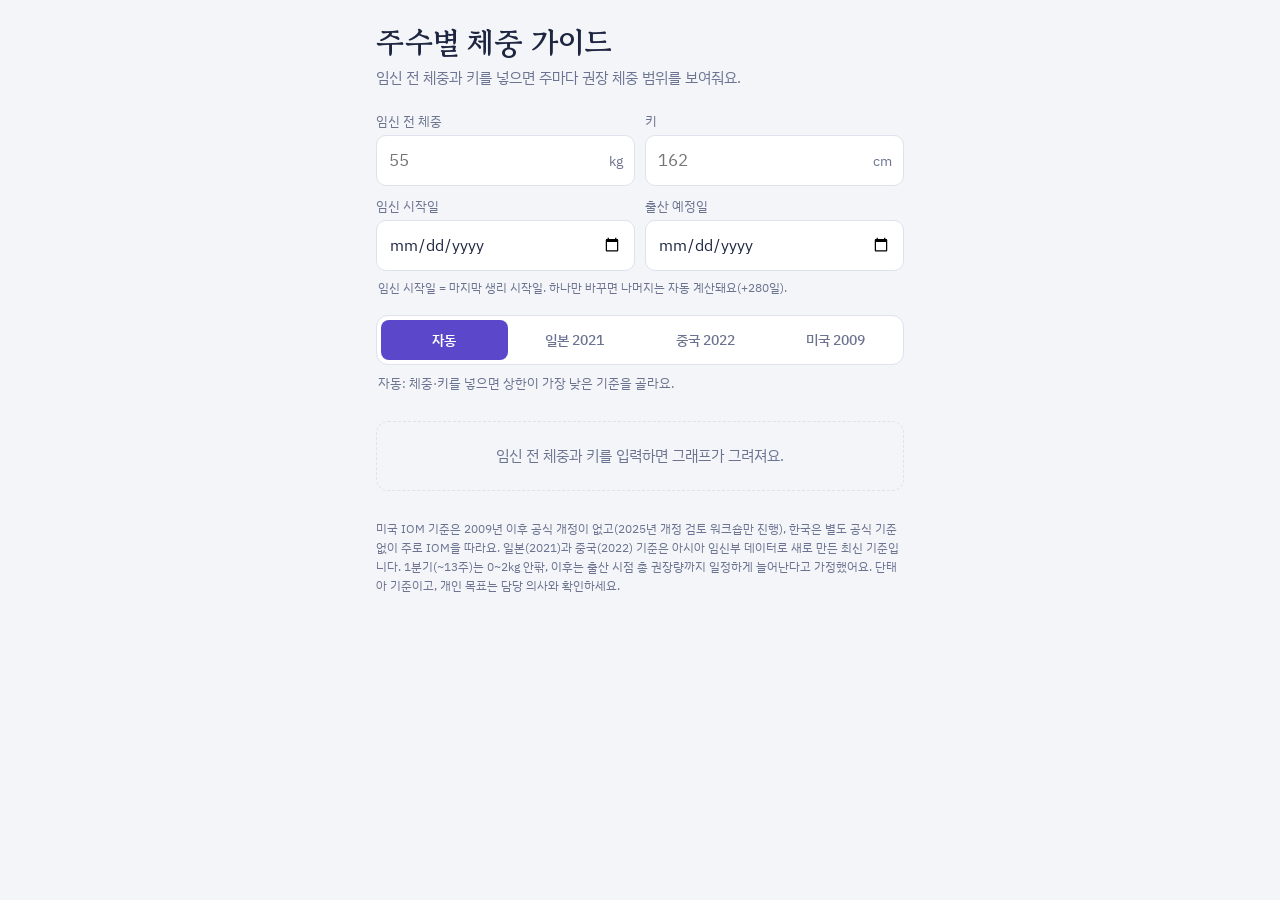
==== baekdo-weight/index.html @ 0a1067d5 "Add 주수별 체중 가이드 PWA (baekdo-weight)" ====
<!doctype html>
<html lang="ko">
<head>
<meta charset="utf-8">
<meta name="viewport" content="width=device-width,initial-scale=1,viewport-fit=cover">
<title>주수별 체중 가이드</title>
<meta name="theme-color" content="#F3F5F8" media="(prefers-color-scheme: light)">
<meta name="theme-color" content="#13162A" media="(prefers-color-scheme: dark)">
<meta name="mobile-web-app-capable" content="yes">
<meta name="apple-mobile-web-app-capable" content="yes">
<meta name="apple-mobile-web-app-title" content="체중 가이드">
<link rel="manifest" href="manifest.webmanifest">
<link rel="icon" type="image/png" sizes="192x192" href="icons/icon-192.png">
<link rel="apple-touch-icon" href="icons/icon-180.png">
<link rel="preconnect" href="https://fonts.googleapis.com">
<link rel="preconnect" href="https://fonts.gstatic.com" crossorigin="">
<link href="https://fonts.googleapis.com/css2?family=Gowun+Batang:wght@700&amp;family=IBM+Plex+Sans+KR:wght@400;500;600&amp;display=swap" rel="stylesheet">
<style>
:root{
  --bg:#F3F5F8; --surface:#FFFFFF; --ink:#1D2540; --muted:#6B7390; --line:#DDE2EC; --tint:#F6F4FD;
  --band:#D9D3F5; --accent:#5A47C9; --rose:#D9466F; --ok:#2F8F6B; --warn:#C46A17;
  box-sizing:border-box;
  padding-top:env(safe-area-inset-top,0px);
  padding-bottom:env(safe-area-inset-bottom,0px);
}
@media (prefers-color-scheme: dark){
  :root:not([data-theme="light"]){
    --bg:#13162A; --surface:#1C2038; --ink:#E8EAF4; --muted:#9AA1BD; --line:#2E3452; --tint:#222747;
    --band:#3A3470; --accent:#A497FF; --rose:#FF7A9C; --ok:#5CCB9E; --warn:#F0A55A;
  }
}
:root[data-theme="dark"]{
  --bg:#13162A; --surface:#1C2038; --ink:#E8EAF4; --muted:#9AA1BD; --line:#2E3452; --tint:#222747;
  --band:#3A3470; --accent:#A497FF; --rose:#FF7A9C; --ok:#5CCB9E; --warn:#F0A55A;
}
html{scroll-padding-top:env(safe-area-inset-top,0px)}
*,*::before,*::after{box-sizing:border-box}
body{
  margin:0; background:var(--bg); color:var(--ink);
  font-family:"IBM Plex Sans KR",-apple-system,"Apple SD Gothic Neo","Malgun Gothic",sans-serif;
  font-size:15px; line-height:1.55; -webkit-font-smoothing:antialiased;
}
main{max-width:560px; margin:0 auto; padding:24px 16px 40px}
h1{font-family:"Gowun Batang",Georgia,serif; font-size:30px; line-height:1.2; margin:0 0 6px; letter-spacing:-0.5px}
.lede{color:var(--muted); margin:0 0 22px}
h2{font-size:16px; font-weight:600; margin:0 0 10px}

.inputs{display:grid; grid-template-columns:1fr 1fr; gap:10px}
.inputs > div{min-width:0}
.inputs .datehint{grid-column:1 / -1; font-size:12px; color:var(--muted); margin:-2px 2px 0}
input[type=date]{font-size:16px}
label{display:block; font-size:13px; color:var(--muted); margin-bottom:4px}
.field{position:relative}
input{
  width:100%; font:inherit; font-size:17px; color:var(--ink); background:var(--surface);
  border:1px solid var(--line); border-radius:10px; padding:11px 40px 11px 12px; -webkit-appearance:none; appearance:none;
}
input[type=date]{padding-right:12px; min-height:48px}
input:focus-visible,button:focus-visible{outline:2px solid var(--accent); outline-offset:2px}
.unit{position:absolute; right:12px; top:50%; transform:translateY(-50%); color:var(--muted); font-size:14px; pointer-events:none}

.std{display:grid; grid-template-columns:repeat(4,1fr); gap:4px; margin-top:18px; padding:4px; background:var(--surface); border:1px solid var(--line); border-radius:12px}
.std button{background:transparent; color:var(--muted); min-height:40px; padding:8px 4px; font-size:14px; font-weight:500; border-radius:8px; transition:background-color .2s, color .2s}
.std button[aria-checked="true"]{background:var(--accent); color:#fff; font-weight:600}
.stdnote{font-size:13px; color:var(--muted); margin:8px 2px 0}
.empty{margin:28px 0; padding:22px; border:1px dashed var(--line); border-radius:12px; color:var(--muted); text-align:center}

.summary{display:grid; grid-template-columns:repeat(3,1fr); gap:1px; background:var(--line); border:1px solid var(--line); border-radius:12px; overflow:hidden; margin:22px 0 14px}
.summary div{background:var(--surface); padding:10px 12px}
.summary dt{font-size:12px; color:var(--muted)}
.summary dd{margin:2px 0 0; font-weight:600; font-size:15px}

/* 그래프 카드: 높이가 고정돼 주수를 움직여도 아래 그래프가 들썩이지 않음 */
.card{background:var(--surface); border:1px solid var(--line); border-radius:14px; padding:14px 12px 8px}
.readout{display:flex; align-items:center; gap:14px; height:56px; padding:0 4px}
.readout .wk{flex:none; white-space:nowrap; font-family:"Gowun Batang",Georgia,serif; font-size:44px; line-height:1; color:var(--accent); min-width:2.6ch; font-variant-numeric:tabular-nums; text-align:right}
.readout .wk small{font-size:20px; margin-left:2px}
.readout .val{flex:1; min-width:0; font-size:15px; line-height:1.35; font-variant-numeric:tabular-nums; white-space:nowrap; overflow:hidden; text-overflow:ellipsis}
.readout .val b{font-size:21px; letter-spacing:-0.3px}
.readout .val span{display:block; color:var(--muted); font-size:13px}
.status{font-size:13px; line-height:1.5; height:42px; margin:8px 4px 4px; font-variant-numeric:tabular-nums; overflow:hidden}
.status div{white-space:nowrap; overflow:hidden; text-overflow:ellipsis}
.status .none{color:var(--muted)}
.status .dot{display:inline-block; width:8px; height:8px; border-radius:50%; margin-right:6px; vertical-align:1px}

.chart{width:100%; height:auto; display:block; touch-action:pan-y; cursor:crosshair; user-select:none; -webkit-user-select:none; overflow:visible}
.chart text{font-family:inherit; fill:var(--muted); font-size:11px; font-variant-numeric:tabular-nums}
.chart .ax{font-size:10.5px}
.chart .tri{font-size:11px; font-weight:500}
.chart .lbl{font-size:11px; font-weight:600}
.legend{display:flex; flex-wrap:wrap; gap:6px 14px; font-size:12px; color:var(--muted); margin:6px 4px 2px}
.legend i{display:inline-block; vertical-align:middle; margin-right:5px}
.legend .lb{width:14px; height:10px; border-radius:2px; background:var(--band)}
.legend .lm{width:14px; height:2px; background:var(--accent)}
.legend .lr{width:8px; height:8px; border-radius:50%; background:var(--rose)}
.legend .lt{width:0; height:12px; border-left:1.5px dashed var(--rose)}

input[type=range]{padding:0; border:0; background:transparent; height:36px; accent-color:var(--accent); -webkit-appearance:auto; appearance:auto}
.sliderrow{display:flex; align-items:center; gap:10px; margin-top:6px}
.sliderrow input[type=range]{flex:1; min-width:0}
#today{flex:none; min-height:36px; padding:6px 14px; font-size:14px; background:transparent; color:var(--rose); border:1px solid var(--rose); border-radius:999px; transition:background-color .2s, color .2s}
#today[aria-pressed="true"]{background:var(--rose); color:var(--surface)}

@media (prefers-reduced-motion: no-preference){
  .chart .enter .band, .chart .enter .mid{animation:wipe .7s cubic-bezier(.2,.7,.2,1) both}
  .chart .enter .mid{animation-delay:.1s}
  .chart .enter .pt{animation:pop .35s cubic-bezier(.3,1.6,.5,1) both}
  .status div, .readout .val{animation:none}
  .fade{animation:fade .25s ease both}
  li.new{animation:slide .35s ease both}
}
@keyframes wipe{from{clip-path:inset(0 100% 0 0)} to{clip-path:inset(0 0 0 0)}}
@keyframes pop{from{transform:scale(0); opacity:0} to{transform:scale(1); opacity:1}}
@keyframes fade{from{opacity:.25} to{opacity:1}}
@keyframes slide{from{opacity:0; transform:translateY(-6px)} to{opacity:1; transform:none}}
.chart .pt{transform-box:fill-box; transform-origin:center}

.log{margin-top:28px}
.addrow{display:grid; grid-template-columns:1fr 1fr auto; gap:8px; align-items:end}
button{
  font:inherit; font-weight:600; border:0; border-radius:10px; padding:12px 16px; min-height:48px;
  background:var(--accent); color:#fff; cursor:pointer;
}
:root[data-theme="dark"] #add, :root[data-theme="dark"] .std button[aria-checked="true"]{color:#13162A}
@media (prefers-color-scheme: dark){:root:not([data-theme="light"]) #add, :root:not([data-theme="light"]) .std button[aria-checked="true"]{color:#13162A}}
ul{list-style:none; padding:0; margin:12px 0 0}
li{display:grid; grid-template-columns:66px 1fr auto; align-items:center; gap:10px; padding:10px 0; border-bottom:1px solid var(--line)}
li .w{font-weight:600; font-size:14px; line-height:1.3}
li .k b{font-size:16px}
li .k span{display:block; font-size:12px}
li .k span.rg{color:var(--muted)}
li .ok{color:var(--ok)} li .hi{color:var(--warn)} li .lo{color:var(--accent)}
.del{background:transparent; color:var(--muted); min-height:36px; padding:6px 8px; font-weight:400; font-size:13px}
.hint{color:var(--muted); font-size:13px; margin-top:8px}
.sharerow{display:grid; grid-template-columns:1fr 1fr; gap:8px; margin-top:14px}
.sharebtn{width:100%; background:#FEE500; color:#191919; padding:12px 8px}
#imgOut{display:block; width:100%; max-width:360px; margin:12px auto 0; border-radius:12px; border:1px solid var(--line)}
#shareText{width:100%; margin-top:10px; font:inherit; font-size:14px; line-height:1.5; color:var(--ink); background:var(--surface); border:1px solid var(--line); border-radius:10px; padding:10px 12px; resize:vertical}
.comp{margin-top:16px; padding:14px 16px}
.comp h2 span{font-weight:500; color:var(--muted); font-size:14px; margin-left:4px}
.stack{display:flex; height:14px; border-radius:7px; overflow:hidden; background:var(--line)}
.stack i{display:block; height:100%; width:0; transition:width .35s ease}
.c1{background:var(--rose)} .c2{background:#E9A23B} .c3{background:var(--band)} .c4{background:var(--accent)}
.crows{margin:12px 0 0; display:grid; gap:6px}
.crows div{display:flex; justify-content:space-between; gap:10px; font-size:14px}
.crows dt{color:var(--muted)} .crows dd{margin:0; font-weight:600; font-variant-numeric:tabular-nums}
.sw{display:inline-block; width:10px; height:10px; border-radius:3px; margin-right:7px; vertical-align:-1px}
.pure{margin:12px 0 0; padding:10px 12px; border-radius:10px; background:var(--tint); font-size:14px; line-height:1.5}
.pure:empty{display:none}
@media (prefers-reduced-motion: reduce){ .stack i{transition:none} }
.viewnote{font-size:13px; line-height:1.5; margin:10px 0 0; padding:10px 12px; border-radius:10px; background:var(--tint); color:var(--ink)}
li.mine .k b::after{content:' 이 기기만'; font-size:11px; font-weight:500; color:var(--muted); margin-left:4px}

details{margin-top:28px; border-top:1px solid var(--line); padding-top:14px}
summary{font-weight:600; cursor:pointer}
.tablewrap{overflow-x:auto}
table{width:100%; border-collapse:collapse; margin-top:10px; font-size:14px; font-variant-numeric:tabular-nums}
th,td{text-align:right; padding:8px 6px; border-bottom:1px solid var(--line); white-space:nowrap}
th:first-child,td:first-child{text-align:left}
th{font-weight:500; color:var(--muted); font-size:12px}
tr.cur td{color:var(--accent); font-weight:600}
.note{margin-top:28px; font-size:12px; color:var(--muted); line-height:1.6}
@media (max-width:380px){
  .readout .wk{font-size:38px}
  .readout .val b{font-size:18px}
}

.bkrow{display:grid; grid-template-columns:1fr 1fr; gap:8px; margin-top:22px}
.ghost{display:flex; align-items:center; justify-content:center; width:100%; background:transparent; color:var(--accent); border:1px solid var(--line); border-radius:10px; min-height:48px; padding:10px 8px; font-weight:600; font-size:15px; cursor:pointer; margin:0}
.filebtn input{position:absolute; width:1px; height:1px; opacity:0; pointer-events:none}
.filebtn{position:relative}
.filebtn:focus-within{outline:2px solid var(--accent); outline-offset:2px}
</style>
<style>[hidden]{display:none!important}</style>
</head>
<body>
<main>
  <h1>주수별 체중 가이드</h1>
  <p class="lede">임신 전 체중과 키를 넣으면 주마다 권장 체중 범위를 보여줘요.</p>

  <section class="inputs">
    <div>
      <label for="base">임신 전 체중</label>
      <div class="field"><input id="base" type="number" inputmode="decimal" step="0.1" min="30" max="200" placeholder="55"><span class="unit">kg</span></div>
    </div>
    <div>
      <label for="height">키</label>
      <div class="field"><input id="height" type="number" inputmode="decimal" step="0.1" min="120" max="210" placeholder="162"><span class="unit">cm</span></div>
    </div>
    <div>
      <label for="lmp">임신 시작일</label>
      <input id="lmp" type="date">
    </div>
    <div>
      <label for="due">출산 예정일</label>
      <input id="due" type="date">
    </div>
    <p class="datehint" id="dateHint">임신 시작일 = 마지막 생리 시작일. 하나만 바꾸면 나머지는 자동 계산돼요(+280일).</p>
  </section>

  <div class="std" role="radiogroup" aria-label="권장 기준">
    <button type="button" role="radio" data-std="auto">자동</button>
    <button type="button" role="radio" data-std="jp2021">일본 2021</button>
    <button type="button" role="radio" data-std="cn2022">중국 2022</button>
    <button type="button" role="radio" data-std="iom2009">미국 2009</button>
  </div>
  <p class="stdnote" id="stdNote"></p>

  <div id="empty" class="empty">임신 전 체중과 키를 입력하면 그래프가 그려져요.</div>

  <div id="main" hidden="">
    <dl class="summary">
      <div><dt>임신 전 BMI</dt><dd id="sBmi"></dd></div>
      <div><dt>총 권장 증가</dt><dd id="sTotal"></dd></div>
      <div><dt>출산 무렵 목표</dt><dd id="sRate"></dd></div>
    </dl>

    <div class="card">
      <div class="readout">
        <div class="wk" id="rWk"></div>
        <div class="val"><b id="rKg"></b><span id="rGain"></span></div>
      </div>
      <div class="status" id="rStatus"><div id="st1"></div><div id="st2"></div></div>

      <svg id="chart" class="chart" viewBox="0 0 360 250" role="img" aria-label="주수별 권장 체중 범위 그래프">
        <g id="gStatic"></g>
        <g id="gCursor"></g>
      </svg>
      <div class="legend" aria-hidden="true">
        <span><i class="lb"></i>권장 범위</span>
        <span><i class="lm"></i>중앙값</span>
        <span><i class="lr"></i>내 기록</span>
        <span><i class="lt"></i>오늘</span>
      </div>
      <div class="sliderrow">
        <input id="slider" type="range" min="0" max="40" step="1" aria-label="주수 선택">
        <button id="today" type="button" aria-pressed="false">오늘</button>
      </div>
    </div>

    <section class="card comp">
      <h2>무게 구성 <span id="cWk"></span></h2>
      <div class="stack" id="cBar" aria-hidden="true"><i class="c1"></i><i class="c2"></i><i class="c3"></i><i class="c4"></i></div>
      <dl class="crows">
        <div><dt><i class="sw c1"></i>예상 아기</dt><dd id="c1"></dd></div>
        <div><dt><i class="sw c2"></i>태반·양수</dt><dd id="c2"></dd></div>
        <div><dt><i class="sw c3"></i>자궁·유방·혈액·체액</dt><dd id="c3"></dd></div>
        <div><dt><i class="sw c4"></i>엄마 순수 증가(지방 등)</dt><dd id="c4"></dd></div>
      </dl>
      <p class="pure" id="cPure"></p>
      <p class="hint">권장 증가량 중앙값을 구성별로 나눈 값이에요. 아기는 Hadlock 평균(50백분위), 나머지는 Hytten 임신 체중 구성 연구 기준 추정치예요.</p>
    </section>

    <section class="log">
      <h2>체중 기록</h2>
      <div class="addrow">
        <div>
          <label for="lw">주.일 <span style="font-size:12px">(15.4 = 15주 4일)</span></label>
          <div class="field"><input id="lw" type="text" inputmode="decimal" placeholder="15.4"><span class="unit">주</span></div>
        </div>
        <div>
          <label for="lk">체중</label>
          <div class="field"><input id="lk" type="number" inputmode="decimal" step="0.1" min="30" max="250"><span class="unit">kg</span></div>
        </div>
        <button id="add" type="button">기록 추가</button>
      </div>
      <ul id="list"></ul>
      <p class="hint" id="logHint">기록을 추가하면 그래프에 점으로 표시돼요.</p>
      <div class="sharerow">
        <button id="share" type="button" class="sharebtn">카톡용 텍스트 요약</button>
        <button id="shareImg" type="button" class="sharebtn">요약 이미지 저장</button>
      </div>
      <div id="shareBox" hidden=""><textarea id="shareText" rows="9" readonly=""></textarea><p class="hint" id="shareHint"></p></div>
      <div id="imgBox" hidden=""><img id="imgOut" alt="체중 요약 이미지"><p class="hint" id="imgHint"></p></div>
      <div class="bkrow">
        <button id="bkOut" type="button" class="ghost">백업 파일 저장</button>
        <label class="ghost filebtn">백업 불러오기<input id="bkIn" type="file" accept="application/json,.json"></label>
      </div>
      <p class="hint" id="bkHint">기록은 이 폰에만 저장돼요. 폰을 바꾸거나 앱을 지우기 전에 백업 파일을 저장해두세요.</p>
    </section>

    <details>
      <summary>주요 주수별 표</summary>
      <div class="tablewrap"><table id="table"></table></div>
    </details>
  </div>

  <p class="note">미국 IOM 기준은 2009년 이후 공식 개정이 없고(2025년 개정 검토 워크숍만 진행), 한국은 별도 공식 기준 없이 주로 IOM을 따라요. 일본(2021)과 중국(2022) 기준은 아시아 임신부 데이터로 새로 만든 최신 기준입니다. 1분기(~13주)는 0~2kg 안팎, 이후는 출산 시점 총 권장량까지 일정하게 늘어난다고 가정했어요. 단태아 기준이고, 개인 목표는 담당 의사와 확인하세요.</p>
</main>

<script>
(function(){
  // 공유본 재게시용: 스크립트 실행 시점의 원본 페이지 내용
  var PAGE_BODY = document.body.innerHTML;
  var $ = function(id){ return document.getElementById(id); };
  var KEY = 'preg-weight-v1';
  var state = { base:'', height:'', due:'', std:'auto', logs:[] };
  var local = null, seed = null;
  try { local = JSON.parse(localStorage.getItem(KEY)); if (local) state = Object.assign(state, local); } catch(e){}
  // 로그인 없이 보는 사람도 볼 수 있게 페이지에 박아둔 최신 기록
  try { seed = JSON.parse(document.getElementById('seed').textContent); } catch(e){}
  if (seed && (!local || (seed.updatedAt || 0) > (local.updatedAt || 0))){
    ['base','height','due','std','updatedAt'].forEach(function(f){ if (seed[f] !== undefined && seed[f] !== '') state[f] = seed[f]; });
    if (Array.isArray(seed.logs)) state.logs = seed.logs.map(function(l){ return { w:+l.w, k:+l.k }; });
  }
  // 로그인 안 한 사람이 추가한 기록 (이 기기에만)
  var MINE = 'preg-weight-mine', mine = [], localMode = false;
  try { mine = JSON.parse(localStorage.getItem(MINE)) || []; } catch(e){}
  function saveMine(){ try { localStorage.setItem(MINE, JSON.stringify(mine)); } catch(e){} }
  function allLogs(){
    if (!localMode || !mine.length) return state.logs;
    return state.logs.concat(mine.map(function(l){ return { w:l.w, k:l.k, mine:true, ref:l }; })).sort(function(a,b){ return a.w-b.w; });
  }
  function saveLocal(){ try { localStorage.setItem(KEY, JSON.stringify(state)); } catch(e){} }
  function save(){ state.updatedAt = Date.now(); saveLocal(); cloudSave(); schedulePublish(); }

  function cloudSave(){} function schedulePublish(){}
  var reduce = false;
  try { reduce = window.matchMedia('(prefers-reduced-motion: reduce)').matches; } catch(e){}

  // ---- 백업 / 복원 (JSON 파일) ----
  function stamp(){ var t = new Date(); return t.getFullYear() + String(t.getMonth()+1).padStart(2,'0') + String(t.getDate()).padStart(2,'0'); }
  function downloadBlob(blob, name){
    var a = document.createElement('a'), u = URL.createObjectURL(blob);
    a.href = u; a.download = name; document.body.appendChild(a); a.click();
    setTimeout(function(){ URL.revokeObjectURL(u); a.remove(); }, 1500);
  }
  function setBk(t){ $('bkHint').textContent = t; }
  function exportBackup(){
    var data = { app:'baekdo-weight', version:1, exportedAt:new Date().toISOString(),
      base:state.base||'', height:state.height||'', due:state.due||'', std:state.std||'auto',
      logs:state.logs.map(function(l){ return { w:l.w, k:l.k }; }) };
    var blob = new Blob([JSON.stringify(data, null, 2)], { type:'application/json' });
    var name = '체중기록_백업_' + stamp() + '.json';
    var file = null; try { file = new File([blob], name, { type:'application/json' }); } catch(e){}
    if (file && navigator.canShare && navigator.canShare({ files:[file] })){
      navigator.share({ files:[file] }).then(function(){ setBk('백업 파일을 공유했어요.'); },
        function(e){ if (!e || e.name !== 'AbortError'){ downloadBlob(blob, name); setBk('다운로드 폴더에 저장했어요.'); } });
    } else { downloadBlob(blob, name); setBk('다운로드 폴더에 저장했어요.'); }
  }
  function importBackup(file){
    var fr = new FileReader();
    fr.onload = function(){
      var d; try { d = JSON.parse(fr.result); } catch(e){ setBk('백업 파일을 읽을 수 없어요.'); return; }
      if (!d || !Array.isArray(d.logs)){ setBk('이 앱의 백업 파일이 아니에요.'); return; }
      var logs = d.logs.map(function(l){ return { w:+l.w, k:+l.k }; })
        .filter(function(l){ return l.w >= 0 && l.w <= 42 && l.k > 20 && l.k < 300; })
        .sort(function(a,b){ return a.w-b.w; });
      if (!confirm('지금 기록을 백업 파일 내용(기록 ' + logs.length + '개)으로 바꿀까요?')) return;
      ['base','height','due','std'].forEach(function(f){ if (d[f] !== undefined) state[f] = String(d[f]); });
      state.logs = logs; save();
      $('base').value = state.base; $('height').value = state.height; $('due').value = state.due;
      staticKey = ''; listKey = ''; selW = null; $('lw').value = '';
      render(); setBk('복원했어요. 기록 ' + logs.length + '개');
    };
    fr.readAsText(file);
  }

  var STDS = {
    jp2021: { cuts:[18.5,25,30], names:['저체중','보통','비만 1도','비만 2도+'],
      totals:[[12,15],[10,13],[7,10],[0,5]], first:[[0.5,2],[0.5,2],[0.5,2],[0,2]],
      note:'일본산부인과학회 2021. 아시아인 데이터 기반 최신 기준이에요.' },
    cn2022: { cuts:[18.5,24,28], names:['저체중','정상','과체중','비만'],
      totals:[[11,16],[8,14],[7,11],[5,9]], first:[[0,2],[0,2],[0,2],[0,2]],
      note:'중국 국가표준 2022. BMI 24/28을 과체중/비만 기준선으로 써요.' },
    iom2009: { cuts:[18.5,25,30], names:['저체중','정상','과체중','비만'],
      totals:[[12.5,18],[11.5,16],[7,11.5],[5,9]], first:[[0.5,2],[0.5,2],[0.5,2],[0.5,2]],
      note:'미국 IOM 2009. 국내 병원·학회 자료에서 가장 많이 쓰는 기준이에요.' }
  };
  var STD_NAME = { jp2021:'일본 2021', cn2022:'중국 2022', iom2009:'미국 2009' };
  function catIn(key, bmi){
    var s = STDS[key], i = 0;
    while (i < 3 && bmi >= s.cuts[i]) i++;
    return { name:s.names[i], total:s.totals[i], first:s.first[i] };
  }
  // 자동: 내 BMI 기준으로 출산 무렵 권장 상한이 가장 낮은 기준 선택
  function autoKey(){
    var b = parseFloat(state.base), h = parseFloat(state.height);
    if (!(b > 25 && h > 100)) return 'jp2021';
    var bmi = b / Math.pow(h/100, 2);
    return Object.keys(STDS).reduce(function(best, k){
      var a = catIn(best, bmi), c = catIn(k, bmi);
      return (c.total[1] < a.total[1] || (c.total[1] === a.total[1] && c.total[0] < a.total[0])) ? k : best;
    }, 'jp2021');
  }
  function stdKey(){ return state.std === 'auto' ? autoKey() : (STDS[state.std] ? state.std : 'jp2021'); }
  function curStd(){ return STDS[stdKey()]; }
  function stdNote(){
    if (state.std !== 'auto') return curStd().note;
    var b = parseFloat(state.base), h = parseFloat(state.height);
    if (!(b > 25 && h > 100)) return '자동: 체중·키를 넣으면 상한이 가장 낮은 기준을 골라요.';
    var bmi = b / Math.pow(h/100, 2);
    return '자동: 상한이 가장 낮은 ' + STD_NAME[autoKey()] + ' 기준 적용 (출산 무렵 상한 '
      + Object.keys(STDS).map(function(k){ return STD_NAME[k].split(' ')[0] + ' +' + catIn(k, bmi).total[1]; }).join(' · ') + 'kg)';
  }
  function catOf(bmi){
    var s = curStd(), i = 0;
    while (i < 3 && bmi >= s.cuts[i]) i++;
    return { name:s.names[i], total:s.totals[i], first:s.first[i] };
  }
  function range(w, c){
    if (w <= 13) return [c.first[0]*w/13, c.first[1]*w/13];
    var t = (Math.min(w,40)-13)/27;
    return [c.first[0] + (c.total[0]-c.first[0])*t, c.first[1] + (c.total[1]-c.first[1])*t];
  }
  // 임신 체중 구성 (kg). 아기: Hadlock 50백분위, 나머지: Hytten 0/10/20/30/40주
  var FETAL = {6:0,8:0.001,9:0.002,10:0.035,11:0.045,12:0.058,13:0.073,14:0.093,15:0.117,16:0.146,17:0.181,18:0.223,19:0.273,20:0.331,21:0.399,22:0.478,23:0.568,24:0.670,25:0.785,26:0.913,27:1.055,28:1.210,29:1.379,30:1.559,31:1.751,32:1.953,33:2.162,34:2.377,35:2.595,36:2.813,37:3.028,38:3.236,39:3.435,40:3.619};
  var HY = { pla:[0,0.05,0.52,1.18,1.45], mat:[0,0.285,1.13,2.34,4.305] }; // 태반+양수, 자궁+유방+혈액+체액
  function lerpTbl(tbl, w){
    var ks = Object.keys(tbl).map(Number).sort(function(a,b){ return a-b; });
    if (w <= ks[0]) return tbl[ks[0]];
    for (var i = 1; i < ks.length; i++) if (w <= ks[i]){ var a = ks[i-1], b = ks[i]; return tbl[a] + (tbl[b]-tbl[a])*(w-a)/(b-a); }
    return tbl[ks[ks.length-1]];
  }
  function lerp5(arr, w){ var t = Math.max(0, Math.min(40, w))/10, i = Math.min(3, Math.floor(t)); return arr[i] + (arr[i+1]-arr[i])*(t-i); }
  function comp(w){ var x = Math.min(w,40); return { baby:lerpTbl(FETAL, x), pla:lerp5(HY.pla, x), mat:lerp5(HY.mat, x) }; }
  function pregKg(w){ var p = comp(w); return p.baby + p.pla + p.mat; }
  function fw(kg){ return kg < 1 ? Math.round(kg*1000) + 'g' : f1(kg) + 'kg'; }
  // 주수 표기: 15.571주 → '15주 4일'
  function wd(w){ var d = Math.round(w*7); return Math.floor(d/7) + '주 ' + (d%7) + '일'; }
  function f1(n){ return (Math.round(n*10)/10).toFixed(1); }
  function sg(n){ return (n >= 0 ? '+' : '') + f1(n); }
  function gaDays(){
    if (typeof syncLmp === 'function') syncLmp();
    if (!state.due) return null;
    var d = new Date(state.due + 'T00:00:00'), t = new Date(); t.setHours(0,0,0,0);
    if (isNaN(d)) return null;
    var ga = 280 - Math.round((d - t)/864e5);
    return (ga < 0 || ga > 294) ? null : ga;
  }

  var selW = null;
  try { var sw = sessionStorage.getItem('preg-selW'); if (sw !== null && sw !== '' && !isNaN(+sw)){ selW = +sw; } sessionStorage.removeItem('preg-selW'); } catch(e){}

  // inputs
  $('base').value = state.base; $('height').value = state.height; $('due').value = state.due || '';
  // 임신 시작일(LMP) ↔ 예정일: 예정일 = 시작일 + 280일
  function addDays(iso, n){ var d = new Date(iso + 'T00:00:00'); if (isNaN(d)) return ''; d.setDate(d.getDate() + n);
    return d.getFullYear() + '-' + String(d.getMonth()+1).padStart(2,'0') + '-' + String(d.getDate()).padStart(2,'0'); }
  function syncLmp(){ var el = $('lmp'); if (document.activeElement !== el) el.value = state.due ? addDays(state.due, -280) : ''; }
  syncLmp();
  $('lmp').addEventListener('input', function(){ if (!this.value) return; state.due = addDays(this.value, 280); $('due').value = state.due; save(); render(); });
  ['base','height','due'].forEach(function(id){
    $(id).addEventListener('input', function(){ state[id] = this.value; save(); render(); });
  });
  $('slider').addEventListener('input', function(){ selW = +this.value; render(); });
  $('today').addEventListener('click', function(){
    var ga = gaDays(); if (ga == null) return;
    selW = Math.min(40, Math.round(ga/7)); render();
  });
  document.querySelectorAll('.std button').forEach(function(b){
    b.addEventListener('click', function(){ state.std = this.dataset.std; save(); render(); });
  });

  // chart tap/drag
  var svg = $('chart'), gS = $('gStatic'), gC = $('gCursor'), dragging = false;
  var G = { W:360, H:250, pl:40, pr:14, pt:24, pb:28 };
  function weekFromEvent(e){
    var r = svg.getBoundingClientRect(), sc = r.width/G.W;
    var x = (e.clientX - r.left)/sc;
    return Math.max(0, Math.min(40, Math.round((x - G.pl)/(G.W - G.pl - G.pr)*40)));
  }
  svg.addEventListener('pointerdown', function(e){ dragging = true; selW = weekFromEvent(e); render(); });
  svg.addEventListener('pointermove', function(e){ if (dragging){ var w = weekFromEvent(e); if (w !== selW){ selW = w; render(); } } });
  window.addEventListener('pointerup', function(){ dragging = false; });

  // log
  var lastAdded = null;
  $('add').addEventListener('click', function(){
    // 입력은 주.일 표기 (15.4 = 15주 4일)
    var raw = String($('lw').value).trim(), m = raw.match(/^(\d{1,2})(?:\.(\d))?$/);
    var w = m && (+(m[2]||0) <= 6) ? +m[1] + (+(m[2]||0))/7 : NaN, k = parseFloat($('lk').value);
    if (!(w >= 0 && w <= 42) || !(k > 20 && k < 300)){
      $('logHint').textContent = '주.일(예: 15.4 = 15주 4일, 일은 0~6)과 체중을 입력하세요.'; return;
    }
    var rec = { w:w, k:k };
    if (localMode){ mine.push(rec); saveMine(); }
    else { state.logs.push(rec); state.logs.sort(function(a,b){ return a.w-b.w; }); save(); }
    lastAdded = rec; $('lk').value = ''; selW = Math.round(Math.min(w,40));
    $('logHint').textContent = '기록을 추가하면 그래프에 점으로 표시돼요.';
    render();
  });

  // 카톡 공유용 요약
  function summaryText(){
    var base = parseFloat(state.base), h = parseFloat(state.height);
    if (!(base > 25 && h > 100)) return '';
    var bmi = base / Math.pow(h/100, 2), c = catOf(bmi), ga = gaDays(), t = new Date();
    var std = STD_NAME[stdKey()] + (state.std === 'auto' ? ', 상한 최소 자동' : '');
    var L = ['[임신 체중 요약] ' + t.getFullYear() + '.' + (t.getMonth()+1) + '.' + t.getDate() + (ga != null ? ' · ' + Math.floor(ga/7) + '주 ' + (ga%7) + '일' : '')];
    L.push('임신 전 ' + f1(base) + 'kg · BMI ' + f1(bmi) + ' ' + c.name + ' (' + std + ' 기준)');
    if (ga != null && ga/7 <= 40){
      var r = range(ga/7, c);
      L.push('오늘 정상 범위 ' + f1(base+r[0]) + '~' + f1(base+r[1]) + 'kg (중앙 ' + f1(base+(r[0]+r[1])/2) + 'kg)');
    }
    var logs = allLogs();
    if (logs.length){
      var l = logs[logs.length-1], s = statusOf(l.k, l.w, base, c), lr = range(Math.min(l.w,40), c);
      L.push('최근 ' + wd(l.w) + ' ' + f1(l.k) + 'kg → ' + s.txt + ' (임신 전 ' + sg(l.k-base) + 'kg, 중앙 대비 ' + sg(l.k - base - (lr[0]+lr[1])/2) + ')');
      L.push('  └ 예상 아기 ' + fw(comp(l.w).baby) + ' · 순수 몸무게 ' + f1(l.k - pregKg(l.w)) + 'kg (' + sg(l.k - pregKg(l.w) - base) + ')');
    }
    L.push('출산 무렵 목표 ' + f1(base+c.total[0]) + '~' + f1(base+c.total[1]) + 'kg');
    if (logs.length > 1){
      L.push(''); L.push('기록');
      logs.slice(-6).forEach(function(l){ L.push('· ' + wd(l.w) + ' ' + f1(l.k) + 'kg'); });
    }
    return L.join('\n');
  }
  $('share').addEventListener('click', function(){
    var txt = summaryText(); if (!txt) return;
    var box = $('shareBox'), ta = $('shareText'), hint = $('shareHint');
    ta.value = txt; box.hidden = false;
    function fallback(){ ta.focus(); ta.select(); hint.textContent = '위 내용을 길게 눌러 복사한 뒤 카톡에 붙여넣으세요.'; }
    if (navigator.share){
      navigator.share({ text: txt }).then(function(){ hint.textContent = '공유했어요.'; }, function(e){
        if (e && e.name === 'AbortError'){ hint.textContent = ''; return; }
        copy();
      });
    } else copy();
    function copy(){
      if (navigator.clipboard && navigator.clipboard.writeText){
        navigator.clipboard.writeText(txt).then(function(){ hint.textContent = '복사했어요. 카톡 대화방에 붙여넣으세요.'; }, fallback);
      } else fallback();
    }
  });

  // ---- 요약 이미지 (1080x1350, 카톡 공유용) ----
  function makeSummaryImage(){
    var base = parseFloat(state.base), h = parseFloat(state.height);
    if (!(base > 25 && h > 100)) return null;
    var bmi = base / Math.pow(h/100, 2), c = catOf(bmi), ga = gaDays(), cw = ga == null ? null : ga/7, logs = allLogs();
    var W = 1080, H = 1350, cv = document.createElement('canvas'); cv.width = W; cv.height = H;
    var g = cv.getContext('2d');
    var C = { bg:'#F3F5F8', card:'#FFFFFF', ink:'#1D2540', muted:'#6B7390', line:'#DDE2EC', band:'#D9D3F5', accent:'#5A47C9', rose:'#D9466F', ok:'#2F8F6B', warn:'#C46A17', tint:'#F6F4FD', amber:'#E9A23B' };
    var SANS = '"IBM Plex Sans KR","Apple SD Gothic Neo","Malgun Gothic",sans-serif', SERIF = '"Gowun Batang",Georgia,serif';
    function font(sz, wt, fam){ g.font = (wt||400) + ' ' + sz + 'px ' + (fam||SANS); }
    function txt(t, x, y, col, al){ g.fillStyle = col; g.textAlign = al || 'left'; g.fillText(t, x, y); }
    function rr(x, y, w, hh, r, col){ g.beginPath(); g.moveTo(x+r, y); g.arcTo(x+w, y, x+w, y+hh, r); g.arcTo(x+w, y+hh, x, y+hh, r); g.arcTo(x, y+hh, x, y, r); g.arcTo(x, y, x+w, y, r); g.closePath(); g.fillStyle = col; g.fill(); }
    g.fillStyle = C.bg; g.fillRect(0, 0, W, H);
    var t = new Date(), stdName = STD_NAME[stdKey()];
    font(64, 700, SERIF); txt('임신 체중 요약', 72, 130, C.ink);
    font(30, 500); txt(t.getFullYear() + '.' + (t.getMonth()+1) + '.' + t.getDate() + (ga != null ? '  ·  ' + Math.floor(ga/7) + '주 ' + (ga%7) + '일' : '') + '  ·  ' + stdName + ' 기준', 72, 186, C.muted);

    // 핵심 카드
    rr(56, 228, W-112, 300, 32, C.card);
    var last = logs.length ? logs[logs.length-1] : null;
    if (last){
      var st = statusOf(last.k, last.w, base, c), col = C[st.col] || C.ok, lr = range(Math.min(last.w,40), c);
      font(28, 500); txt('최근 기록 · ' + wd(last.w), 104, 292, C.muted);
      font(96, 700, SERIF); txt(f1(last.k), 104, 400, C.ink);
      var wk = g.measureText(f1(last.k)).width; font(40, 500); txt('kg', 114 + wk, 400, C.muted);
      font(30, 600); var pw = g.measureText(st.txt).width + 48; rr(104, 428, pw, 56, 28, col); txt(st.txt, 104 + pw/2, 467, '#fff', 'center');
      font(28, 500); txt('정상 ' + f1(base+lr[0]) + '~' + f1(base+lr[1]) + 'kg · 중앙 대비 ' + sg(last.k - base - (lr[0]+lr[1])/2), 104 + pw + 20, 466, C.muted);
    } else { font(34, 500); txt('아직 기록이 없어요', 104, 360, C.muted); }
    if (cw != null && cw <= 40){
      var tr = range(cw, c);
      font(26, 500); txt('오늘 정상 범위', W-104, 292, C.muted, 'right');
      font(44, 700); txt(f1(base+tr[0]) + '~' + f1(base+tr[1]), W-104, 350, C.accent, 'right');
      font(26, 500); txt('중앙 ' + f1(base+(tr[0]+tr[1])/2) + 'kg', W-104, 392, C.muted, 'right');
    }

    // 3 타일
    var tiles = [['임신 전', f1(base) + 'kg', 'BMI ' + f1(bmi) + ' ' + c.name], ['출산 무렵 상한', f1(base + c.total[1]) + 'kg', '증가 +' + c.total[1] + 'kg 이내']];
    if (last){ var pure = last.k - pregKg(last.w); tiles.push(['순수 몸무게', f1(pure) + 'kg', '임신 전 대비 ' + sg(pure - base)]); }
    else tiles.push(['총 권장 증가', '+' + c.total[0] + '~' + c.total[1], 'kg']);
    var tw = (W - 112 - 32) / 3;
    tiles.forEach(function(tl, i){
      var x = 56 + i*(tw + 16); rr(x, 552, tw, 170, 24, C.card);
      font(26, 500); txt(tl[0], x + 32, 600, C.muted);
      font(44, 700); txt(tl[1], x + 32, 658, i === 1 ? C.rose : C.ink);
      font(24, 400); txt(tl[2], x + 32, 698, C.muted);
    });

    // 그래프
    rr(56, 746, W-112, 380, 32, C.card);
    var pl = 140, pr = 100, pt = 790, pb = 1070;
    var lo = base - 1, hi = base + c.total[1] + 1;
    logs.forEach(function(l){ lo = Math.min(lo, l.k - 1); hi = Math.max(hi, l.k + 1); });
    var step = (hi - lo) <= 12 ? 2 : (hi - lo) <= 24 ? 4 : 5; lo = Math.floor(lo/step)*step; hi = Math.ceil(hi/step)*step;
    var X = function(w){ return pl + w/40*(W-pl-pr); }, Y = function(k){ return pt + (hi-k)/(hi-lo)*(pb-pt); };
    g.fillStyle = C.tint; g.fillRect(X(13), pt, X(27)-X(13), pb-pt);
    font(22, 400);
    for (var k = lo; k <= hi; k += step){ g.strokeStyle = C.line; g.lineWidth = 1.5; g.beginPath(); g.moveTo(pl, Y(k)); g.lineTo(W-pr, Y(k)); g.stroke(); txt(String(k), pl-14, Y(k)+8, C.muted, 'right'); }
    [0,10,20,30,40].forEach(function(w){ txt(w + '주', X(w), pb + 36, C.muted, 'center'); });
    g.beginPath();
    for (var w = 0; w <= 40; w += 0.5){ var r = range(w, c); g[w ? 'lineTo' : 'moveTo'](X(w), Y(base+r[1])); }
    for (w = 40; w >= 0; w -= 0.5){ r = range(w, c); g.lineTo(X(w), Y(base+r[0])); }
    g.closePath(); g.fillStyle = C.band; g.fill();
    g.beginPath(); for (w = 0; w <= 40; w += 0.5){ r = range(w, c); g[w ? 'lineTo' : 'moveTo'](X(w), Y(base+(r[0]+r[1])/2)); }
    g.strokeStyle = C.accent; g.lineWidth = 4; g.stroke();
    var rE = range(40, c); font(24, 700); txt('상한 ' + f1(base+rE[1]), W-pr, Y(base+rE[1])-16, C.rose, 'right');
    if (cw != null && cw <= 40){ g.setLineDash([8,8]); g.strokeStyle = C.rose; g.lineWidth = 2.5; g.beginPath(); g.moveTo(X(cw), pt); g.lineTo(X(cw), pb); g.stroke(); g.setLineDash([]); font(22, 700); txt('오늘', X(cw)+8, pb-10, C.rose); }
    var pts = logs.filter(function(l){ return l.w <= 40; });
    if (pts.length > 1){ g.beginPath(); pts.forEach(function(l, i){ g[i ? 'lineTo' : 'moveTo'](X(l.w), Y(l.k)); }); g.strokeStyle = C.rose; g.lineWidth = 3; g.stroke(); }
    pts.forEach(function(l){ g.beginPath(); g.arc(X(l.w), Y(l.k), 10, 0, 7); g.fillStyle = C.rose; g.fill(); g.lineWidth = 3; g.strokeStyle = '#fff'; g.stroke(); });

    // 무게 구성 (오늘 또는 최근 기록 주수)
    var cwk = cw != null ? Math.min(cw, 40) : (last ? last.w : 20), p = comp(cwk), rc = range(cwk, c), mid = (rc[0]+rc[1])/2;
    var rest = Math.max(0, mid - p.baby - p.pla - p.mat), parts = [[p.baby, C.rose, '아기'], [p.pla, C.amber, '태반·양수'], [p.mat, C.band, '자궁·혈액 등'], [rest, C.accent, '엄마 순수']];
    var tot = parts.reduce(function(a, b){ return a + b[0]; }, 0) || 1;
    rr(56, 1150, W-112, 150, 32, C.card);
    font(26, 600); txt('무게 구성 · ' + wd(cwk) + ' 권장 중앙 +' + f1(mid) + 'kg', 96, 1198, C.ink);
    var bx = 96, bw = W - 192, x0 = bx;
    g.save(); rr(bx, 1218, bw, 22, 11, C.line); g.clip();
    parts.forEach(function(pp){ var ww = pp[0]/tot*bw; g.fillStyle = pp[1]; g.fillRect(x0, 1218, ww, 22); x0 += ww; });
    g.restore();
    font(23, 500); var lx = 96;
    parts.forEach(function(pp){ g.fillStyle = pp[1]; g.fillRect(lx, 1258, 18, 18); var s2 = pp[2] + ' ' + fw(pp[0]); txt(s2, lx + 26, 1275, C.muted); lx += 26 + g.measureText(s2).width + 26; });
    return cv;
  }
  var imgUrl = null, imgTimer = null;
  function buildImg(cb){
    var ready = (document.fonts && document.fonts.ready) ? document.fonts.ready : Promise.resolve();
    ready.then(function(){
      var cv = makeSummaryImage(); if (!cv) return;
      cv.toBlob(function(blob){
        if (!blob) return;
        if (imgUrl) URL.revokeObjectURL(imgUrl);
        imgUrl = URL.createObjectURL(blob); $('imgOut').src = imgUrl; $('imgBox').hidden = false;
        if (cb) cb(blob);
      }, 'image/png');
    });
  }
  // 기록·설정이 바뀌면 열려 있는 미리보기 이미지도 자동 갱신
  function refreshImg(){ if ($('imgBox').hidden) return; clearTimeout(imgTimer); imgTimer = setTimeout(function(){ buildImg(); }, 300); }
  $('shareImg').addEventListener('click', function(){
    var hint = $('imgHint');
    buildImg(function(blob){
        var t = new Date(), name = '임신체중요약_' + t.getFullYear() + String(t.getMonth()+1).padStart(2,'0') + String(t.getDate()).padStart(2,'0') + '.png';
        hint.textContent = '이미지를 길게 눌러 저장하거나 공유할 수도 있어요. 기록을 고치면 이 이미지도 자동으로 바뀌어요.';
        var file = null; try { file = new File([blob], name, { type:'image/png' }); } catch(e){}
        function viaDownloads(){ downloadBlob(blob, name); hint.textContent = '사진(다운로드 폴더)에 저장했어요. 카톡에서 사진으로 보내면 돼요.'; }
        if (file && navigator.canShare && navigator.canShare({ files:[file] })){
          navigator.share({ files:[file] }).then(function(){ hint.textContent = '공유했어요.'; }, function(e){ if (!e || e.name !== 'AbortError') viaDownloads(); });
        } else viaDownloads();
    });
  });

  function statusOf(k, w, base, c){
    var r = range(Math.min(w,40), c);
    if (k < base + r[0] - 0.05) return { cls:'lo', col:'accent', txt:'권장보다 적음' };
    if (k > base + r[1] + 0.05) return { cls:'hi', col:'warn', txt:'권장보다 많음' };
    return { cls:'ok', col:'ok', txt:'권장 범위' };
  }

  // ---- 그래프: 정적 레이어는 데이터가 바뀔 때만 다시 그리고, 커서는 부드럽게 이동 ----
  var ctx = null, staticKey = '', catKey = '';
  var anim = { w:null, target:0, raf:0 };

  function render(){
    if (state.std !== 'auto' && !STDS[state.std]) state.std = 'auto';
    document.querySelectorAll('.std button').forEach(function(b){ b.setAttribute('aria-checked', b.dataset.std === state.std ? 'true' : 'false'); });
    $('stdNote').textContent = stdNote();
    var base = parseFloat(state.base), h = parseFloat(state.height);
    var ok = base > 25 && base < 250 && h > 100 && h < 230;
    $('empty').hidden = ok; $('main').hidden = !ok;
    if (!ok) return;

    var bmi = base / Math.pow(h/100, 2), c = catOf(bmi);
    var ga = gaDays(), cw = ga == null ? null : ga/7;
    if (selW == null) selW = cw == null ? 20 : Math.min(40, Math.round(cw));
    $('slider').value = selW;
    $('today').hidden = (cw == null || cw > 40);
    $('today').setAttribute('aria-pressed', cw != null && selW === Math.min(40, Math.round(cw)) ? 'true' : 'false');
    if (!$('lw').value && ga != null) $('lw').value = Math.floor(Math.min(ga,294)/7) + '.' + (Math.min(ga,294)%7);

    $('sBmi').textContent = f1(bmi) + ' ' + c.name;
    $('sTotal').textContent = c.total[0] === 0 ? c.total[1] + 'kg 이하' : '+' + c.total[0] + '~' + c.total[1] + 'kg';
    $('sRate').textContent = f1(base + c.total[0]) + '~' + f1(base + c.total[1]) + 'kg';

    $('rWk').innerHTML = selW + '<small>주</small>';

    // 상태 2줄 (항상 2줄 높이 고정)
    var near = allLogs().filter(function(l){ return Math.abs(l.w - selW) < 0.5; });
    var s1 = '<span class="none">이 주수에는 기록이 없어요</span>';
    if (near.length){
      var l = near[near.length-1], s = statusOf(l.k, l.w, base, c);
      var lr = range(Math.min(l.w,40), c), md = base + (lr[0]+lr[1])/2;
      s1 = '<span class="dot" style="background:var(--rose)"></span>' + wd(l.w) + ' 기록 <b>' + f1(l.k) + 'kg</b> · <span style="color:var(--' + s.col + ')">' + s.txt + '</span> · 중앙 대비 ' + sg(l.k - md);
    }
    var s2 = '';
    if (cw != null){
      var tr = range(Math.min(cw,40), c);
      s2 = '<span class="dot" style="background:transparent;border:1.5px dashed var(--rose)"></span>오늘 ' + Math.floor(ga/7) + '주 ' + (ga%7) + '일 정상 ' + f1(base+tr[0]) + '~' + f1(base+tr[1]) + 'kg · 중앙 <b>' + f1(base+(tr[0]+tr[1])/2) + 'kg</b>';
    }
    $('st1').innerHTML = s1; $('st2').innerHTML = s2;

    drawStatic(base, c, cw);
    moveCursor(selW);
    drawComp(base, c);
    if (typeof refreshImg === 'function') refreshImg();
    drawList(base, c);
    drawTable(base, c);
  }

  function drawStatic(base, c, cw){
    var W=G.W, H=G.H, pl=G.pl, pr=G.pr, pt=G.pt, pb=G.pb;
    var lo = base - 1, hi = base + c.total[1] + 1;
    var LOGS = allLogs();
    LOGS.forEach(function(l){ lo = Math.min(lo, l.k - 1); hi = Math.max(hi, l.k + 1); });
    lo = Math.floor(lo); hi = Math.ceil(hi);
    var span = hi - lo, step = span <= 12 ? 2 : span <= 24 ? 4 : 5;
    lo = Math.floor(lo/step)*step; hi = Math.ceil(hi/step)*step;
    var x = function(w){ return pl + w/40*(W-pl-pr); };
    var y = function(k){ return pt + (hi-k)/(hi-lo)*(H-pt-pb); };
    ctx = { base:base, c:c, x:x, y:y, lo:lo, hi:hi };

    var key = JSON.stringify([base, c.total, c.first, LOGS, cw == null ? null : Math.round(cw*7), lo, hi]);
    if (key === staticKey) return;
    var ck = JSON.stringify([base, c.total, c.first]);
    var enter = ck !== catKey && !reduce;
    staticKey = key; catKey = ck;

    var o = '';
    // 2분기 배경 음영
    o += '<rect x="'+x(13)+'" y="'+pt+'" width="'+(x(27)-x(13))+'" height="'+(H-pt-pb)+'" fill="var(--tint)"/>';
    [[0,13,'1분기'],[13,27,'2분기'],[27,40,'3분기']].forEach(function(t){
      o += '<text class="tri" x="'+((x(t[0])+x(t[1]))/2)+'" y="'+(pt-8)+'" text-anchor="middle">'+t[2]+'</text>';
    });
    for (var k = lo; k <= hi; k += step){
      o += '<line x1="'+pl+'" x2="'+(W-pr)+'" y1="'+y(k)+'" y2="'+y(k)+'" stroke="var(--line)" stroke-width="0.7"/>';
      o += '<text class="ax" x="'+(pl-6)+'" y="'+(y(k)+3.5)+'" text-anchor="end">'+k+'</text>';
    }
    [0,10,20,30,40].forEach(function(w){
      o += '<text class="ax" x="'+x(w)+'" y="'+(H-pb+17)+'" text-anchor="middle">'+w+'주</text>';
    });
    var up = [], dn = [], mid = [];
    for (var w = 0; w <= 40; w += 0.5){
      var r = range(w, c);
      up.push(x(w)+','+y(base+r[1])); dn.unshift(x(w)+','+y(base+r[0])); mid.push(x(w)+','+y(base+(r[0]+r[1])/2));
    }
    o += '<g class="'+(enter?'enter':'')+'">';
    o += '<polygon class="band" points="'+up.concat(dn).join(' ')+'" fill="var(--band)" opacity="0.9"/>';
    o += '<polyline class="mid" points="'+mid.join(' ')+'" fill="none" stroke="var(--accent)" stroke-width="1.8" stroke-linejoin="round"/>';
    o += '</g>';
    // 임신 전 체중 기준선
    o += '<line x1="'+pl+'" x2="'+(W-pr)+'" y1="'+y(base)+'" y2="'+y(base)+'" stroke="var(--muted)" stroke-width="0.9" stroke-dasharray="2 3"/>';
    o += '<text x="'+(W-pr)+'" y="'+(y(base)+13)+'" text-anchor="end">임신 전 '+f1(base)+'</text>';
    // 출산 무렵 범위 라벨
    var rEnd = range(40, c);
    o += '<text class="lbl" x="'+(W-pr-2)+'" y="'+(y(base+rEnd[1])-6)+'" text-anchor="end" style="fill:var(--accent)">'+f1(base+rEnd[0])+'~'+f1(base+rEnd[1])+'</text>';

    if (cw != null && cw <= 40){
      var tr = range(cw, c);
      o += '<line x1="'+x(cw)+'" x2="'+x(cw)+'" y1="'+pt+'" y2="'+(H-pb)+'" stroke="var(--rose)" stroke-width="1.2" stroke-dasharray="3 3"/>';
      o += '<text class="lbl" x="'+(x(cw)+(cw > 34 ? -4 : 4))+'" y="'+(H-pb-5)+'" text-anchor="'+(cw > 34 ? 'end' : 'start')+'" style="fill:var(--rose)">오늘</text>';
      o += '<circle cx="'+x(cw)+'" cy="'+y(base+(tr[0]+tr[1])/2)+'" r="3" fill="var(--surface)" stroke="var(--rose)" stroke-width="1.5"/>';
    }
    var path = [];
    LOGS.forEach(function(l){ if (l.w <= 40) path.push(x(l.w)+','+y(l.k)); });
    if (path.length > 1) o += '<polyline points="'+path.join(' ')+'" fill="none" stroke="var(--rose)" stroke-width="1.5" stroke-linejoin="round" opacity="0.75"/>';
    LOGS.forEach(function(l, i){
      if (l.w > 40) return;
      var isNew = l === lastAdded || l.ref === lastAdded;
      var cls = (enter || isNew) && !reduce ? 'pt' : '';
      o += '<g class="'+(enter||isNew?'enter':'')+'"><circle class="'+cls+'" cx="'+x(l.w)+'" cy="'+y(l.k)+'" r="4.2" fill="'+(l.mine?'var(--surface)':'var(--rose)')+'" stroke="'+(l.mine?'var(--rose)':'var(--surface)')+'" stroke-width="1.5" style="animation-delay:'+(enter? (0.35 + i*0.04) : 0)+'s"/></g>';
    });
    gS.innerHTML = o;
  }

  // 커서: 목표 주수로 부드럽게 따라감 (requestAnimationFrame)
  function moveCursor(target){
    anim.target = target;
    if (anim.w == null || reduce){ anim.w = target; drawCursor(); return; }
    if (!anim.raf) anim.raf = requestAnimationFrame(tick);
  }
  function tick(){
    anim.raf = 0;
    var d = anim.target - anim.w;
    if (Math.abs(d) < 0.02) anim.w = anim.target; else anim.w += d * 0.28;
    drawCursor();
    if (anim.w !== anim.target) anim.raf = requestAnimationFrame(tick);
  }
  function drawCursor(){
    if (!ctx) return;
    var w = anim.w, x = ctx.x, y = ctx.y, base = ctx.base, r = range(w, ctx.c);
    var cx = x(w), yU = y(base+r[1]), yL = y(base+r[0]), yM = y(base+(r[0]+r[1])/2);
    var right = w < 30, tx = right ? cx + 10 : cx - 10, anc = right ? 'start' : 'end';
    var midTxt = f1(base+(r[0]+r[1])/2);
    var bw = 46, bx = right ? tx - 4 : tx - bw + 4;
    var o = '';
    o += '<line x1="'+cx+'" x2="'+cx+'" y1="'+G.pt+'" y2="'+(G.H-G.pb)+'" stroke="var(--accent)" stroke-width="1.3" opacity="0.85"/>';
    o += '<rect x="'+(cx-4)+'" y="'+yU+'" width="8" height="'+Math.max(1.5, yL-yU)+'" rx="2" fill="var(--accent)" opacity="0.35"/>';
    o += '<line x1="'+(cx-6)+'" x2="'+(cx+6)+'" y1="'+yU+'" y2="'+yU+'" stroke="var(--accent)" stroke-width="2" stroke-linecap="round"/>';
    o += '<line x1="'+(cx-6)+'" x2="'+(cx+6)+'" y1="'+yL+'" y2="'+yL+'" stroke="var(--accent)" stroke-width="2" stroke-linecap="round"/>';
    o += '<circle cx="'+cx+'" cy="'+yM+'" r="4" fill="var(--accent)" stroke="var(--surface)" stroke-width="1.5"/>';
    var by = yU - 26; if (by < G.pt + 2) by = yL + 8;
    o += '<rect x="'+bx+'" y="'+by+'" width="'+bw+'" height="18" rx="9" fill="var(--accent)"/>';
    o += '<text class="lbl" x="'+(bx+bw/2)+'" y="'+(by+13)+'" text-anchor="middle" style="fill:var(--surface)">'+midTxt+'</text>';
    gC.innerHTML = o;

    // 상단 수치도 같은 보간값으로 함께 움직임
    $('rKg').textContent = f1(base + r[0]) + ' ~ ' + f1(base + r[1]) + ' kg';
    $('rGain').textContent = '임신 전 +' + f1(r[0]) + '~' + f1(r[1]) + 'kg · 중앙 ' + midTxt + 'kg';
  }

  function drawComp(base, c){
    var r = range(selW, c), mid = (r[0]+r[1])/2, p = comp(selW);
    var rest = Math.max(0, mid - p.baby - p.pla - p.mat), tot = Math.max(0.001, p.baby + p.pla + p.mat + rest);
    $('cWk').textContent = selW + '주 · 권장 중앙 +' + f1(mid) + 'kg';
    var parts = [p.baby, p.pla, p.mat, rest];
    var bars = $('cBar').children;
    parts.forEach(function(v, i){ bars[i].style.width = (v/tot*100) + '%'; });
    $('c1').textContent = fw(p.baby); $('c2').textContent = fw(p.pla); $('c3').textContent = fw(p.mat); $('c4').textContent = fw(rest);
    // 기록이 있으면 순수 몸무게 계산
    var near = allLogs().filter(function(l){ return Math.abs(l.w - selW) < 0.5; });
    var out = '';
    if (near.length){
      var l = near[near.length-1], pk = pregKg(l.w), pure = l.k - pk;
      out = wd(l.w) + ' 기록 <b>' + f1(l.k) + 'kg</b> − 임신 관련 ' + f1(pk) + 'kg = 순수 몸무게 <b>' + f1(pure) + 'kg</b> (임신 전 대비 ' + sg(pure - base) + 'kg)';
    }
    $('cPure').innerHTML = out;
  }

  var listKey = '';
  function drawList(base, c){
    var LOGS = allLogs();
    var key = JSON.stringify([base, c.total, c.first, LOGS]);
    if (key === listKey) return; listKey = key;
    var ul = $('list');
    ul.innerHTML = LOGS.map(function(l, i){
      var s = statusOf(l.k, l.w, base, c), d = l.k - base;
      var lr = range(Math.min(l.w,40), c), md = base + (lr[0]+lr[1])/2, dm = l.k - md;
      var del = localMode && !l.mine ? '<span></span>' : '<button class="del" type="button" data-i="'+i+'" aria-label="'+wd(l.w)+' 기록 삭제">삭제</button>';
      return '<li class="'+((l === lastAdded || l.ref === lastAdded) ? 'new' : '')+(l.mine ? ' mine' : '')+'"><span class="w">'+wd(l.w)+'</span>'
        + '<span class="k"><b>'+f1(l.k)+'kg</b><span class="'+s.cls+'">'+sg(d)+'kg · '+s.txt+'</span>'
        + '<span class="rg">정상 '+f1(base+lr[0])+'~'+f1(base+lr[1])+'kg · 중앙 '+f1(md)+'kg ('+sg(dm)+')</span>'
        + '<span class="rg">아기 약 '+fw(comp(l.w).baby)+' · 순수 몸무게 '+f1(l.k - pregKg(l.w))+'kg ('+sg(l.k - pregKg(l.w) - base)+')</span></span>'
        + del + '</li>';
    }).join('');
    ul.querySelectorAll('.del').forEach(function(b){
      b.addEventListener('click', function(){
        var l = LOGS[+this.dataset.i]; lastAdded = null;
        if (l.mine){ mine.splice(mine.indexOf(l.ref), 1); saveMine(); render(); return; }
        state.logs.splice(state.logs.indexOf(l), 1); save(); render();
      });
    });
  }

  function drawTable(base, c){
    var rows = '<tr><th>주수</th><th>권장 증가</th><th>권장 체중</th></tr>';
    [4,8,12,16,20,24,28,32,36,40].forEach(function(w){
      var r = range(w, c);
      rows += '<tr class="'+(Math.abs(w - selW) < 2 ? 'cur' : '')+'"><td>'+w+'주</td><td>+'+f1(r[0])+'~'+f1(r[1])+'</td><td>'+f1(base+r[0])+'~'+f1(base+r[1])+'</td></tr>';
    });
    $('table').innerHTML = rows;
  }

  $('bkOut').addEventListener('click', exportBackup);
  $('bkIn').addEventListener('change', function(){ if (this.files && this.files[0]) importBackup(this.files[0]); this.value = ''; });
  window.addEventListener('pageshow', function(){ staticKey = ''; render(); });
  document.addEventListener('visibilitychange', function(){ if (!document.hidden){ staticKey = ''; render(); } });

  render();
})();
</script>
<script>
if ('serviceWorker' in navigator) {
  window.addEventListener('load', function(){ navigator.serviceWorker.register('sw.js').catch(function(){}); });
}
</script>
</body>
</html>
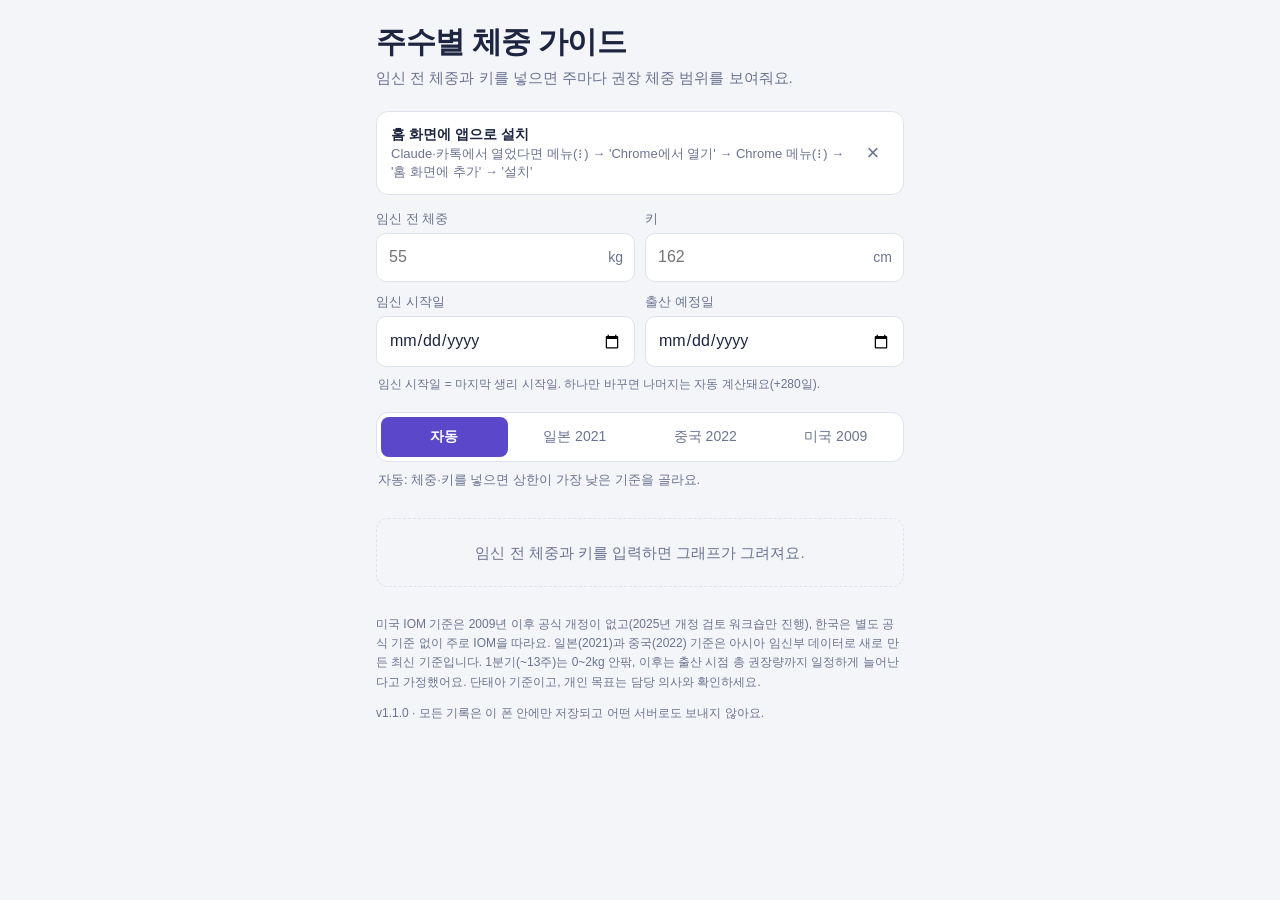
==== commit 91eb2312: "주수별 체중 가이드 앱 추가 (baekdo-weight/, v1.1.0) + People Book SW 범위 수정 (v1.0.2) - baekdo-weight/: 오프라인 PWA," ====
--- a/baekdo-weight/index.html
+++ b/baekdo-weight/index.html
@@ -12,9 +12,6 @@
 <link rel="manifest" href="manifest.webmanifest">
 <link rel="icon" type="image/png" sizes="192x192" href="icons/icon-192.png">
 <link rel="apple-touch-icon" href="icons/icon-180.png">
-<link rel="preconnect" href="https://fonts.googleapis.com">
-<link rel="preconnect" href="https://fonts.gstatic.com" crossorigin="">
-<link href="https://fonts.googleapis.com/css2?family=Gowun+Batang:wght@700&amp;family=IBM+Plex+Sans+KR:wght@400;500;600&amp;display=swap" rel="stylesheet">
 <style>
 :root{
   --bg:#F3F5F8; --surface:#FFFFFF; --ink:#1D2540; --muted:#6B7390; --line:#DDE2EC; --tint:#F6F4FD;
@@ -37,11 +34,11 @@
 *,*::before,*::after{box-sizing:border-box}
 body{
   margin:0; background:var(--bg); color:var(--ink);
-  font-family:"IBM Plex Sans KR",-apple-system,"Apple SD Gothic Neo","Malgun Gothic",sans-serif;
+  font-family:-apple-system,"Apple SD Gothic Neo","Malgun Gothic",sans-serif;
   font-size:15px; line-height:1.55; -webkit-font-smoothing:antialiased;
 }
 main{max-width:560px; margin:0 auto; padding:24px 16px 40px}
-h1{font-family:"Gowun Batang",Georgia,serif; font-size:30px; line-height:1.2; margin:0 0 6px; letter-spacing:-0.5px}
+h1{font-family:Georgia,serif; font-size:30px; line-height:1.2; margin:0 0 6px; letter-spacing:-0.5px}
 .lede{color:var(--muted); margin:0 0 22px}
 h2{font-size:16px; font-weight:600; margin:0 0 10px}
 
@@ -73,7 +70,7 @@
 /* 그래프 카드: 높이가 고정돼 주수를 움직여도 아래 그래프가 들썩이지 않음 */
 .card{background:var(--surface); border:1px solid var(--line); border-radius:14px; padding:14px 12px 8px}
 .readout{display:flex; align-items:center; gap:14px; height:56px; padding:0 4px}
-.readout .wk{flex:none; white-space:nowrap; font-family:"Gowun Batang",Georgia,serif; font-size:44px; line-height:1; color:var(--accent); min-width:2.6ch; font-variant-numeric:tabular-nums; text-align:right}
+.readout .wk{flex:none; white-space:nowrap; font-family:Georgia,serif; font-size:44px; line-height:1; color:var(--accent); min-width:2.6ch; font-variant-numeric:tabular-nums; text-align:right}
 .readout .wk small{font-size:20px; margin-left:2px}
 .readout .val{flex:1; min-width:0; font-size:15px; line-height:1.35; font-variant-numeric:tabular-nums; white-space:nowrap; overflow:hidden; text-overflow:ellipsis}
 .readout .val b{font-size:21px; letter-spacing:-0.3px}
@@ -170,6 +167,34 @@
 .filebtn input{position:absolute; width:1px; height:1px; opacity:0; pointer-events:none}
 .filebtn{position:relative}
 .filebtn:focus-within{outline:2px solid var(--accent); outline-offset:2px}
+
+.banner{display:flex; align-items:center; gap:10px; padding:12px 12px 12px 14px; margin:0 0 14px; background:var(--surface); border:1px solid var(--line); border-radius:12px}
+.banner > div{flex:1; min-width:0; font-size:13px; line-height:1.45}
+.banner b{display:block; font-size:14px}
+.banner span{color:var(--muted)}
+.banner.warn{border-color:var(--warn)}
+.banner .x{background:transparent; color:var(--muted); min-height:36px; min-width:36px; padding:0; font-size:22px; font-weight:400}
+button.primary{background:var(--accent); color:#fff}
+button.sm{min-height:40px; padding:8px 14px; font-size:14px; flex:none}
+button.danger{background:transparent; color:var(--rose); border:1px solid var(--rose)}
+.persist{display:flex; align-items:center; gap:10px; margin-top:14px}
+.persist .hint{flex:1; margin:0}
+.persist .ghost{width:auto; flex:none; padding:8px 12px; min-height:40px; font-size:14px}
+.ver{margin-top:10px}
+.sheet-bg{position:fixed; inset:0; background:rgba(10,12,24,.45); opacity:0; transition:opacity .2s; z-index:50}
+.sheet{position:fixed; left:0; right:0; bottom:0; z-index:51; max-width:560px; margin:0 auto; background:var(--surface); color:var(--ink);
+  border-radius:18px 18px 0 0; padding:20px 16px calc(16px + env(safe-area-inset-bottom,0px)); display:grid; gap:8px;
+  transform:translateY(100%); transition:transform .22s cubic-bezier(.2,.8,.2,1); box-shadow:0 -8px 30px rgba(0,0,0,.25)}
+.sheet h3{margin:0; font-size:17px}
+.sheet p{margin:0 0 6px; color:var(--muted); font-size:14px}
+.sheet button{width:100%; min-height:50px}
+.sheet-bg.on{opacity:1} .sheet.on{transform:none}
+@media (prefers-reduced-motion: reduce){ .sheet, .sheet-bg{transition:none} }
+:root[data-theme="dark"] button.primary{color:#13162A}
+@media (prefers-color-scheme: dark){:root:not([data-theme="light"]) button.primary{color:#13162A}}
+input{font-size:16px}
+body{min-height:100dvh}
+html,body{overflow-x:hidden}
 </style>
 <style>[hidden]{display:none!important}</style>
 </head>
@@ -177,6 +202,15 @@
 <main>
   <h1>주수별 체중 가이드</h1>
   <p class="lede">임신 전 체중과 키를 넣으면 주마다 권장 체중 범위를 보여줘요.</p>
+  <div class="banner" id="installBanner" hidden>
+    <div><b>홈 화면에 앱으로 설치</b><span id="installText">Claude·카톡에서 열었다면 메뉴(⋮) → 'Chrome에서 열기' → Chrome 메뉴(⋮) → '홈 화면에 추가' → '설치'</span></div>
+    <button type="button" id="installBtn" class="primary sm" hidden>설치</button>
+    <button type="button" id="installClose" class="x" aria-label="설치 안내 닫기">×</button>
+  </div>
+  <div class="banner warn" id="bkBanner" hidden>
+    <div><b>백업한 지 2주가 넘었어요</b><span>기록은 이 폰에만 있어요. 백업 파일을 카톡 '나에게 보내기'로 보관해두세요.</span></div>
+    <button type="button" id="bkNow" class="primary sm">백업</button>
+  </div>
 
   <section class="inputs">
     <div>
@@ -276,6 +310,7 @@
         <button id="bkOut" type="button" class="ghost">백업 파일 저장</button>
         <label class="ghost filebtn">백업 불러오기<input id="bkIn" type="file" accept="application/json,.json"></label>
       </div>
+      <div class="persist"><p class="hint" id="persistInfo"></p><button type="button" id="persistBtn" class="ghost">저장공간 보호 요청</button></div>
       <p class="hint" id="bkHint">기록은 이 폰에만 저장돼요. 폰을 바꾸거나 앱을 지우기 전에 백업 파일을 저장해두세요.</p>
     </section>
 
@@ -286,37 +321,79 @@
   </div>
 
   <p class="note">미국 IOM 기준은 2009년 이후 공식 개정이 없고(2025년 개정 검토 워크숍만 진행), 한국은 별도 공식 기준 없이 주로 IOM을 따라요. 일본(2021)과 중국(2022) 기준은 아시아 임신부 데이터로 새로 만든 최신 기준입니다. 1분기(~13주)는 0~2kg 안팎, 이후는 출산 시점 총 권장량까지 일정하게 늘어난다고 가정했어요. 단태아 기준이고, 개인 목표는 담당 의사와 확인하세요.</p>
+  <p class="note ver">v1.1.0 · 모든 기록은 이 폰 안에만 저장되고 어떤 서버로도 보내지 않아요.</p>
 </main>
 
 <script>
 (function(){
-  // 공유본 재게시용: 스크립트 실행 시점의 원본 페이지 내용
-  var PAGE_BODY = document.body.innerHTML;
+  var APP_VERSION = '1.1.0';
   var $ = function(id){ return document.getElementById(id); };
-  var KEY = 'preg-weight-v1';
+  var KEY = 'preg-weight-v1', BKKEY = 'preg-weight-lastbackup';
   var state = { base:'', height:'', due:'', std:'auto', logs:[] };
-  var local = null, seed = null;
+  var local = null;
   try { local = JSON.parse(localStorage.getItem(KEY)); if (local) state = Object.assign(state, local); } catch(e){}
-  // 로그인 없이 보는 사람도 볼 수 있게 페이지에 박아둔 최신 기록
-  try { seed = JSON.parse(document.getElementById('seed').textContent); } catch(e){}
-  if (seed && (!local || (seed.updatedAt || 0) > (local.updatedAt || 0))){
-    ['base','height','due','std','updatedAt'].forEach(function(f){ if (seed[f] !== undefined && seed[f] !== '') state[f] = seed[f]; });
-    if (Array.isArray(seed.logs)) state.logs = seed.logs.map(function(l){ return { w:+l.w, k:+l.k }; });
-  }
-  // 로그인 안 한 사람이 추가한 기록 (이 기기에만)
-  var MINE = 'preg-weight-mine', mine = [], localMode = false;
-  try { mine = JSON.parse(localStorage.getItem(MINE)) || []; } catch(e){}
-  function saveMine(){ try { localStorage.setItem(MINE, JSON.stringify(mine)); } catch(e){} }
-  function allLogs(){
-    if (!localMode || !mine.length) return state.logs;
-    return state.logs.concat(mine.map(function(l){ return { w:l.w, k:l.k, mine:true, ref:l }; })).sort(function(a,b){ return a.w-b.w; });
-  }
-  function saveLocal(){ try { localStorage.setItem(KEY, JSON.stringify(state)); } catch(e){} }
-  function save(){ state.updatedAt = Date.now(); saveLocal(); cloudSave(); schedulePublish(); }
-
-  function cloudSave(){} function schedulePublish(){}
+  var mine = [], localMode = false;
+  function saveMine(){}
+  function allLogs(){ return state.logs; }
+
+  // IndexedDB (meta 스토어, keyPath 'id')
+  var idbP = null;
+  function idb(){
+    if (idbP) return idbP;
+    idbP = new Promise(function(res, rej){
+      if (!window.indexedDB) return rej(new Error('no idb'));
+      var r = indexedDB.open('baekdo-weight', 1);
+      r.onupgradeneeded = function(){ r.result.createObjectStore('meta', { keyPath:'id' }); };
+      r.onsuccess = function(){ res(r.result); }; r.onerror = function(){ rej(r.error); };
+    });
+    return idbP;
+  }
+  function idbGet(id){ return idb().then(function(db){ return new Promise(function(res, rej){
+    var q = db.transaction('meta').objectStore('meta').get(id);
+    q.onsuccess = function(){ res(q.result ? q.result.value : undefined); }; q.onerror = function(){ rej(q.error); }; }); }); }
+  function idbPut(id, value){ return idb().then(function(db){ return new Promise(function(res, rej){
+    var t = db.transaction('meta', 'readwrite'); t.objectStore('meta').put({ id:id, value:value });
+    t.oncomplete = function(){ res(); }; t.onerror = function(){ rej(t.error); }; }); }); }
+  function snapshot(){
+    return { base:state.base||'', height:state.height||'', due:state.due||'', std:state.std||'auto',
+      logs:state.logs.map(function(l){ return { w:l.w, k:l.k }; }), updatedAt:state.updatedAt||0 };
+  }
+  function saveLocal(){
+    var s = snapshot();
+    try { localStorage.setItem(KEY, JSON.stringify(s)); } catch(e){}
+    idbPut('state', s).catch(function(){});
+  }
+  function save(){ state.updatedAt = Date.now(); saveLocal(); }
+  var lastBackup = 0;
+  try { lastBackup = +localStorage.getItem(BKKEY) || 0; } catch(e){}
+  function markBackup(){
+    lastBackup = Date.now();
+    try { localStorage.setItem(BKKEY, String(lastBackup)); } catch(e){}
+    idbPut('lastBackup', lastBackup).catch(function(){});
+    updateBanners();
+  }
   var reduce = false;
   try { reduce = window.matchMedia('(prefers-reduced-motion: reduce)').matches; } catch(e){}
+
+  // ---- 하단 시트 (confirm 대신) ----
+  function sheet(title, msg, buttons){
+    return new Promise(function(resolve){
+      var bg = document.createElement('div'); bg.className = 'sheet-bg';
+      var el = document.createElement('div'); el.className = 'sheet'; el.setAttribute('role', 'dialog'); el.setAttribute('aria-modal', 'true');
+      var t = document.createElement('h3'); t.textContent = title; el.appendChild(t);
+      if (msg){ var p = document.createElement('p'); p.textContent = msg; el.appendChild(p); }
+      function close(v){ bg.remove(); el.remove(); window.removeEventListener('keydown', onKey); resolve(v); }
+      function onKey(e){ if (e.key === 'Escape') close(null); }
+      buttons.forEach(function(b){
+        var x = document.createElement('button'); x.type = 'button'; x.textContent = b.label;
+        x.className = b.kind || 'ghost'; x.addEventListener('click', function(){ close(b.value); }); el.appendChild(x);
+      });
+      bg.addEventListener('click', function(){ close(null); });
+      window.addEventListener('keydown', onKey);
+      document.body.appendChild(bg); document.body.appendChild(el);
+      requestAnimationFrame(function(){ bg.classList.add('on'); el.classList.add('on'); var f = el.querySelector('button'); if (f) f.focus(); });
+    });
+  }
 
   // ---- 백업 / 복원 (JSON 파일) ----
   function stamp(){ var t = new Date(); return t.getFullYear() + String(t.getMonth()+1).padStart(2,'0') + String(t.getDate()).padStart(2,'0'); }
@@ -329,31 +406,92 @@
   function exportBackup(){
     var data = { app:'baekdo-weight', version:1, exportedAt:new Date().toISOString(),
       base:state.base||'', height:state.height||'', due:state.due||'', std:state.std||'auto',
-      logs:state.logs.map(function(l){ return { w:l.w, k:l.k }; }) };
+      logs:state.logs.map(function(l){ return { w:l.w, k:l.k }; }), updatedAt:state.updatedAt||0 };
     var blob = new Blob([JSON.stringify(data, null, 2)], { type:'application/json' });
     var name = '체중기록_백업_' + stamp() + '.json';
     var file = null; try { file = new File([blob], name, { type:'application/json' }); } catch(e){}
     if (file && navigator.canShare && navigator.canShare({ files:[file] })){
-      navigator.share({ files:[file] }).then(function(){ setBk('백업 파일을 공유했어요.'); },
-        function(e){ if (!e || e.name !== 'AbortError'){ downloadBlob(blob, name); setBk('다운로드 폴더에 저장했어요.'); } });
-    } else { downloadBlob(blob, name); setBk('다운로드 폴더에 저장했어요.'); }
+      navigator.share({ files:[file] }).then(function(){ markBackup(); setBk('백업 파일을 공유했어요.'); },
+        function(e){ if (!e || e.name !== 'AbortError'){ downloadBlob(blob, name); markBackup(); setBk('다운로드 폴더에 저장했어요.'); } });
+    } else { downloadBlob(blob, name); markBackup(); setBk('다운로드 폴더에 저장했어요.'); }
+  }
+  function cleanLogs(arr){
+    return arr.map(function(l){ return { w:+l.w, k:+l.k }; })
+      .filter(function(l){ return isFinite(l.w) && isFinite(l.k) && l.w >= 0 && l.w <= 42 && l.k > 20 && l.k < 300; })
+      .sort(function(a,b){ return a.w-b.w; });
+  }
+  function applyState(){
+    $('base').value = state.base || ''; $('height').value = state.height || ''; $('due').value = state.due || '';
+    staticKey = ''; listKey = ''; selW = null; $('lw').value = '';
+    render(); updateBanners();
+  }
+  // mode: 'merge' | 'replace'
+  function importData(d, mode){
+    if (!d || !Array.isArray(d.logs)) throw new Error('이 앱의 백업 파일이 아니에요.');
+    var logs = cleanLogs(d.logs);
+    var newer = (d.updatedAt || Date.parse(d.exportedAt) || 0) >= (state.updatedAt || 0);
+    if (mode === 'replace' || !state.logs.length && !state.base){
+      ['base','height','due','std'].forEach(function(f){ if (d[f] !== undefined) state[f] = String(d[f]); });
+      state.logs = logs;
+    } else {
+      if (newer) ['base','height','due','std'].forEach(function(f){ if (d[f] !== undefined && d[f] !== '') state[f] = String(d[f]); });
+      var a = newer ? logs : state.logs, b = newer ? state.logs : logs, out = a.slice();
+      b.forEach(function(l){ if (!out.some(function(o){ return Math.round(o.w*7) === Math.round(l.w*7); })) out.push(l); });
+      state.logs = cleanLogs(out);
+    }
+    save(); markBackup(); applyState();
+    return state.logs.length;
   }
   function importBackup(file){
     var fr = new FileReader();
     fr.onload = function(){
       var d; try { d = JSON.parse(fr.result); } catch(e){ setBk('백업 파일을 읽을 수 없어요.'); return; }
       if (!d || !Array.isArray(d.logs)){ setBk('이 앱의 백업 파일이 아니에요.'); return; }
-      var logs = d.logs.map(function(l){ return { w:+l.w, k:+l.k }; })
-        .filter(function(l){ return l.w >= 0 && l.w <= 42 && l.k > 20 && l.k < 300; })
-        .sort(function(a,b){ return a.w-b.w; });
-      if (!confirm('지금 기록을 백업 파일 내용(기록 ' + logs.length + '개)으로 바꿀까요?')) return;
-      ['base','height','due','std'].forEach(function(f){ if (d[f] !== undefined) state[f] = String(d[f]); });
-      state.logs = logs; save();
-      $('base').value = state.base; $('height').value = state.height; $('due').value = state.due;
-      staticKey = ''; listKey = ''; selW = null; $('lw').value = '';
-      render(); setBk('복원했어요. 기록 ' + logs.length + '개');
+      var n = cleanLogs(d.logs).length;
+      var empty = !state.logs.length && !state.base;
+      var btns = empty ? [{ label:'불러오기', value:'replace', kind:'primary' }, { label:'취소', value:null }]
+        : [{ label:'합치기 (같은 날 기록은 최신 우선)', value:'merge', kind:'primary' },
+           { label:'전체 바꾸기', value:'replace', kind:'danger' }, { label:'취소', value:null }];
+      sheet('백업 불러오기', '백업 파일에 기록 ' + n + '개가 있어요.' + (empty ? '' : ' 지금 기록은 ' + state.logs.length + '개예요.'), btns)
+        .then(function(mode){
+          if (!mode) return;
+          var cnt = importData(d, mode);
+          setBk((mode === 'merge' ? '합쳤어요' : '불러왔어요') + '. 기록 ' + cnt + '개');
+        });
     };
     fr.readAsText(file);
+  }
+
+  // ---- 설치 안내 · 백업 알림 · 저장공간 보호 ----
+  var installPrompt = null;
+  function isStandalone(){ try { return matchMedia('(display-mode: standalone)').matches || navigator.standalone === true; } catch(e){ return false; } }
+  function updateBanners(){
+    var ib = $('installBanner');
+    if (ib){
+      ib.hidden = isStandalone() || ib.dataset.closed === '1';
+      $('installBtn').hidden = !installPrompt;
+      $('installText').hidden = !!installPrompt;
+    }
+    var bb = $('bkBanner');
+    if (bb) bb.hidden = !(state.logs.length && Date.now() - lastBackup > 14*864e5);
+  }
+  window.addEventListener('beforeinstallprompt', function(e){ e.preventDefault(); installPrompt = e; updateBanners(); });
+  window.addEventListener('appinstalled', function(){ installPrompt = null; updateBanners(); requestPersist(true); });
+  function refreshStorage(){
+    var el = $('persistInfo'); if (!el) return;
+    if (!navigator.storage || !navigator.storage.persisted){ el.textContent = '이 브라우저는 저장공간 보호를 지원하지 않아요.'; return; }
+    navigator.storage.persisted().then(function(ok){
+      el.textContent = ok ? '저장공간 보호 중이에요. 폰 공간이 부족해도 기록이 자동으로 지워지지 않아요.'
+        : '저장공간 보호가 꺼져 있어요. 앱 설치 후 눌러주세요.';
+      $('persistBtn').hidden = ok;
+    });
+  }
+  function requestPersist(silent){
+    if (!navigator.storage || !navigator.storage.persist) return;
+    navigator.storage.persist().then(function(ok){
+      if (!silent) $('persistInfo').textContent = ok ? '저장공간을 보호했어요.' : '브라우저가 거절했어요. 앱을 설치한 뒤 다시 눌러주세요.';
+      setTimeout(refreshStorage, 1200);
+    }).catch(function(){});
   }
 
   var STDS = {
@@ -532,7 +670,7 @@
     var W = 1080, H = 1350, cv = document.createElement('canvas'); cv.width = W; cv.height = H;
     var g = cv.getContext('2d');
     var C = { bg:'#F3F5F8', card:'#FFFFFF', ink:'#1D2540', muted:'#6B7390', line:'#DDE2EC', band:'#D9D3F5', accent:'#5A47C9', rose:'#D9466F', ok:'#2F8F6B', warn:'#C46A17', tint:'#F6F4FD', amber:'#E9A23B' };
-    var SANS = '"IBM Plex Sans KR","Apple SD Gothic Neo","Malgun Gothic",sans-serif', SERIF = '"Gowun Batang",Georgia,serif';
+    var SANS = '"Apple SD Gothic Neo","Malgun Gothic",sans-serif', SERIF = 'Georgia,serif';
     function font(sz, wt, fam){ g.font = (wt||400) + ' ' + sz + 'px ' + (fam||SANS); }
     function txt(t, x, y, col, al){ g.fillStyle = col; g.textAlign = al || 'left'; g.fillText(t, x, y); }
     function rr(x, y, w, hh, r, col){ g.beginPath(); g.moveTo(x+r, y); g.arcTo(x+w, y, x+w, y+hh, r); g.arcTo(x+w, y+hh, x, y+hh, r); g.arcTo(x, y+hh, x, y, r); g.arcTo(x, y, x+w, y, r); g.closePath(); g.fillStyle = col; g.fill(); }
@@ -847,11 +985,32 @@
   }
 
   $('bkOut').addEventListener('click', exportBackup);
+  $('bkNow').addEventListener('click', exportBackup);
+  $('installBtn').addEventListener('click', function(){
+    if (!installPrompt) return;
+    installPrompt.prompt();
+    installPrompt.userChoice.then(function(){ installPrompt = null; updateBanners(); }, function(){});
+  });
+  $('installClose').addEventListener('click', function(){ $('installBanner').dataset.closed = '1'; updateBanners(); });
+  $('persistBtn').addEventListener('click', function(){ requestPersist(false); });
+  // IndexedDB가 원본. localStorage만 있던 예전 데이터는 옮겨 담음
+  idbGet('state').then(function(v){
+    if (v && (v.updatedAt || 0) > (state.updatedAt || 0)){
+      ['base','height','due','std','updatedAt'].forEach(function(f){ if (v[f] !== undefined) state[f] = v[f]; });
+      state.logs = cleanLogs(v.logs || []);
+      try { localStorage.setItem(KEY, JSON.stringify(snapshot())); } catch(e){}
+      applyState();
+    } else if (state.updatedAt || state.logs.length) idbPut('state', snapshot()).catch(function(){});
+  }, function(){});
+  idbGet('lastBackup').then(function(v){ if (v && v > lastBackup){ lastBackup = v; updateBanners(); } }, function(){});
+  if (isStandalone()) requestPersist(true);
+  refreshStorage();
+  window.X = { get state(){ return state; }, importData:importData, snapshot:snapshot, APP_VERSION:APP_VERSION };
   $('bkIn').addEventListener('change', function(){ if (this.files && this.files[0]) importBackup(this.files[0]); this.value = ''; });
   window.addEventListener('pageshow', function(){ staticKey = ''; render(); });
   document.addEventListener('visibilitychange', function(){ if (!document.hidden){ staticKey = ''; render(); } });
 
-  render();
+  render(); updateBanners();
 })();
 </script>
 <script>
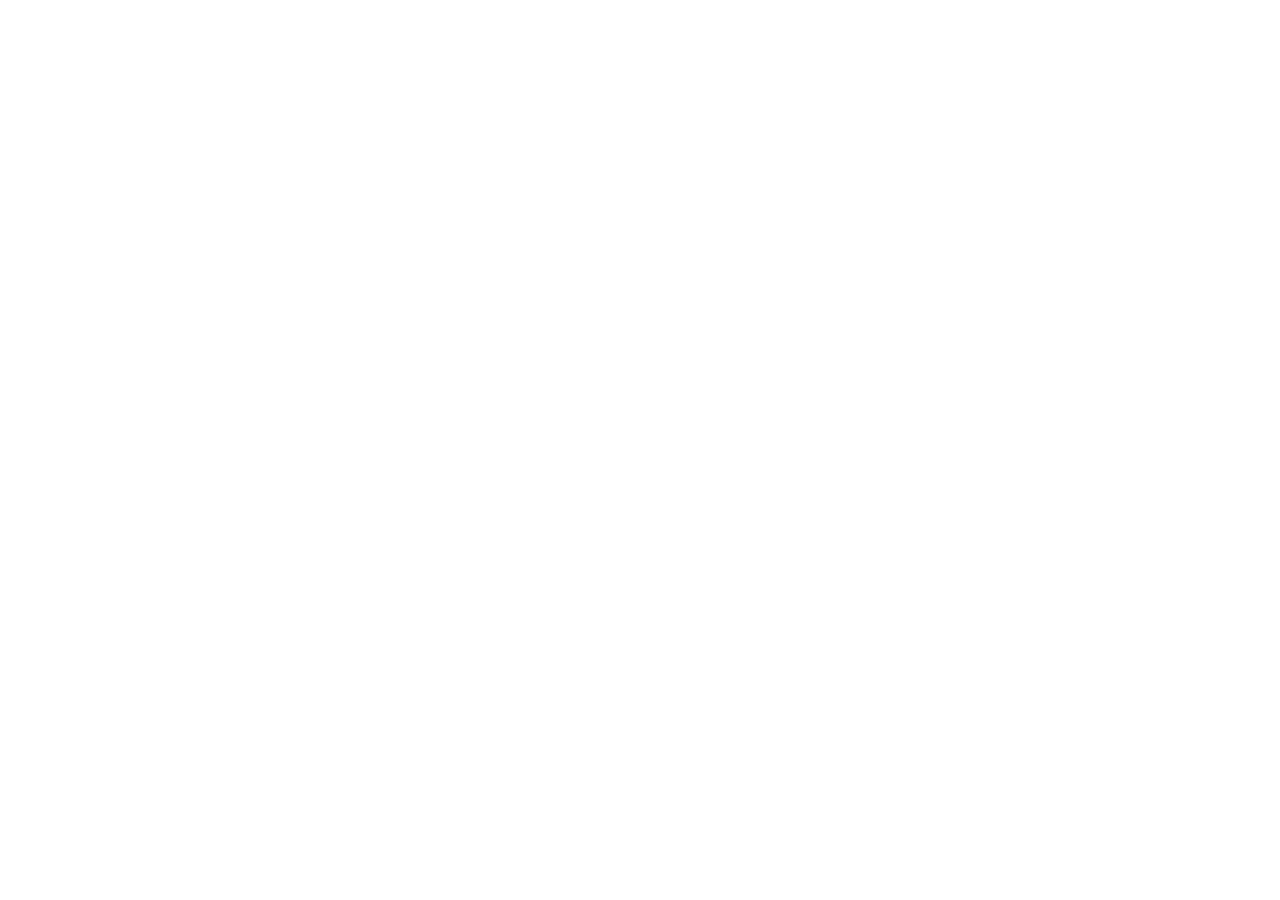
==== commit 3496f59b: "baekdo-weight: 새 주소(/unity_labview_comm/)로 이동 안내, 옛 서비스워커 해제 Co-Authored-By: Claude Opus 5.5 <norepl" ====
--- a/baekdo-weight/index.html
+++ b/baekdo-weight/index.html
@@ -2,1021 +2,18 @@
 <html lang="ko">
 <head>
 <meta charset="utf-8">
-<meta name="viewport" content="width=device-width,initial-scale=1,viewport-fit=cover">
-<title>주수별 체중 가이드</title>
-<meta name="theme-color" content="#F3F5F8" media="(prefers-color-scheme: light)">
-<meta name="theme-color" content="#13162A" media="(prefers-color-scheme: dark)">
-<meta name="mobile-web-app-capable" content="yes">
-<meta name="apple-mobile-web-app-capable" content="yes">
-<meta name="apple-mobile-web-app-title" content="체중 가이드">
-<link rel="manifest" href="manifest.webmanifest">
-<link rel="icon" type="image/png" sizes="192x192" href="icons/icon-192.png">
-<link rel="apple-touch-icon" href="icons/icon-180.png">
-<style>
-:root{
-  --bg:#F3F5F8; --surface:#FFFFFF; --ink:#1D2540; --muted:#6B7390; --line:#DDE2EC; --tint:#F6F4FD;
-  --band:#D9D3F5; --accent:#5A47C9; --rose:#D9466F; --ok:#2F8F6B; --warn:#C46A17;
-  box-sizing:border-box;
-  padding-top:env(safe-area-inset-top,0px);
-  padding-bottom:env(safe-area-inset-bottom,0px);
-}
-@media (prefers-color-scheme: dark){
-  :root:not([data-theme="light"]){
-    --bg:#13162A; --surface:#1C2038; --ink:#E8EAF4; --muted:#9AA1BD; --line:#2E3452; --tint:#222747;
-    --band:#3A3470; --accent:#A497FF; --rose:#FF7A9C; --ok:#5CCB9E; --warn:#F0A55A;
-  }
-}
-:root[data-theme="dark"]{
-  --bg:#13162A; --surface:#1C2038; --ink:#E8EAF4; --muted:#9AA1BD; --line:#2E3452; --tint:#222747;
-  --band:#3A3470; --accent:#A497FF; --rose:#FF7A9C; --ok:#5CCB9E; --warn:#F0A55A;
-}
-html{scroll-padding-top:env(safe-area-inset-top,0px)}
-*,*::before,*::after{box-sizing:border-box}
-body{
-  margin:0; background:var(--bg); color:var(--ink);
-  font-family:-apple-system,"Apple SD Gothic Neo","Malgun Gothic",sans-serif;
-  font-size:15px; line-height:1.55; -webkit-font-smoothing:antialiased;
-}
-main{max-width:560px; margin:0 auto; padding:24px 16px 40px}
-h1{font-family:Georgia,serif; font-size:30px; line-height:1.2; margin:0 0 6px; letter-spacing:-0.5px}
-.lede{color:var(--muted); margin:0 0 22px}
-h2{font-size:16px; font-weight:600; margin:0 0 10px}
-
-.inputs{display:grid; grid-template-columns:1fr 1fr; gap:10px}
-.inputs > div{min-width:0}
-.inputs .datehint{grid-column:1 / -1; font-size:12px; color:var(--muted); margin:-2px 2px 0}
-input[type=date]{font-size:16px}
-label{display:block; font-size:13px; color:var(--muted); margin-bottom:4px}
-.field{position:relative}
-input{
-  width:100%; font:inherit; font-size:17px; color:var(--ink); background:var(--surface);
-  border:1px solid var(--line); border-radius:10px; padding:11px 40px 11px 12px; -webkit-appearance:none; appearance:none;
-}
-input[type=date]{padding-right:12px; min-height:48px}
-input:focus-visible,button:focus-visible{outline:2px solid var(--accent); outline-offset:2px}
-.unit{position:absolute; right:12px; top:50%; transform:translateY(-50%); color:var(--muted); font-size:14px; pointer-events:none}
-
-.std{display:grid; grid-template-columns:repeat(4,1fr); gap:4px; margin-top:18px; padding:4px; background:var(--surface); border:1px solid var(--line); border-radius:12px}
-.std button{background:transparent; color:var(--muted); min-height:40px; padding:8px 4px; font-size:14px; font-weight:500; border-radius:8px; transition:background-color .2s, color .2s}
-.std button[aria-checked="true"]{background:var(--accent); color:#fff; font-weight:600}
-.stdnote{font-size:13px; color:var(--muted); margin:8px 2px 0}
-.empty{margin:28px 0; padding:22px; border:1px dashed var(--line); border-radius:12px; color:var(--muted); text-align:center}
-
-.summary{display:grid; grid-template-columns:repeat(3,1fr); gap:1px; background:var(--line); border:1px solid var(--line); border-radius:12px; overflow:hidden; margin:22px 0 14px}
-.summary div{background:var(--surface); padding:10px 12px}
-.summary dt{font-size:12px; color:var(--muted)}
-.summary dd{margin:2px 0 0; font-weight:600; font-size:15px}
-
-/* 그래프 카드: 높이가 고정돼 주수를 움직여도 아래 그래프가 들썩이지 않음 */
-.card{background:var(--surface); border:1px solid var(--line); border-radius:14px; padding:14px 12px 8px}
-.readout{display:flex; align-items:center; gap:14px; height:56px; padding:0 4px}
-.readout .wk{flex:none; white-space:nowrap; font-family:Georgia,serif; font-size:44px; line-height:1; color:var(--accent); min-width:2.6ch; font-variant-numeric:tabular-nums; text-align:right}
-.readout .wk small{font-size:20px; margin-left:2px}
-.readout .val{flex:1; min-width:0; font-size:15px; line-height:1.35; font-variant-numeric:tabular-nums; white-space:nowrap; overflow:hidden; text-overflow:ellipsis}
-.readout .val b{font-size:21px; letter-spacing:-0.3px}
-.readout .val span{display:block; color:var(--muted); font-size:13px}
-.status{font-size:13px; line-height:1.5; height:42px; margin:8px 4px 4px; font-variant-numeric:tabular-nums; overflow:hidden}
-.status div{white-space:nowrap; overflow:hidden; text-overflow:ellipsis}
-.status .none{color:var(--muted)}
-.status .dot{display:inline-block; width:8px; height:8px; border-radius:50%; margin-right:6px; vertical-align:1px}
-
-.chart{width:100%; height:auto; display:block; touch-action:pan-y; cursor:crosshair; user-select:none; -webkit-user-select:none; overflow:visible}
-.chart text{font-family:inherit; fill:var(--muted); font-size:11px; font-variant-numeric:tabular-nums}
-.chart .ax{font-size:10.5px}
-.chart .tri{font-size:11px; font-weight:500}
-.chart .lbl{font-size:11px; font-weight:600}
-.legend{display:flex; flex-wrap:wrap; gap:6px 14px; font-size:12px; color:var(--muted); margin:6px 4px 2px}
-.legend i{display:inline-block; vertical-align:middle; margin-right:5px}
-.legend .lb{width:14px; height:10px; border-radius:2px; background:var(--band)}
-.legend .lm{width:14px; height:2px; background:var(--accent)}
-.legend .lr{width:8px; height:8px; border-radius:50%; background:var(--rose)}
-.legend .lt{width:0; height:12px; border-left:1.5px dashed var(--rose)}
-
-input[type=range]{padding:0; border:0; background:transparent; height:36px; accent-color:var(--accent); -webkit-appearance:auto; appearance:auto}
-.sliderrow{display:flex; align-items:center; gap:10px; margin-top:6px}
-.sliderrow input[type=range]{flex:1; min-width:0}
-#today{flex:none; min-height:36px; padding:6px 14px; font-size:14px; background:transparent; color:var(--rose); border:1px solid var(--rose); border-radius:999px; transition:background-color .2s, color .2s}
-#today[aria-pressed="true"]{background:var(--rose); color:var(--surface)}
-
-@media (prefers-reduced-motion: no-preference){
-  .chart .enter .band, .chart .enter .mid{animation:wipe .7s cubic-bezier(.2,.7,.2,1) both}
-  .chart .enter .mid{animation-delay:.1s}
-  .chart .enter .pt{animation:pop .35s cubic-bezier(.3,1.6,.5,1) both}
-  .status div, .readout .val{animation:none}
-  .fade{animation:fade .25s ease both}
-  li.new{animation:slide .35s ease both}
-}
-@keyframes wipe{from{clip-path:inset(0 100% 0 0)} to{clip-path:inset(0 0 0 0)}}
-@keyframes pop{from{transform:scale(0); opacity:0} to{transform:scale(1); opacity:1}}
-@keyframes fade{from{opacity:.25} to{opacity:1}}
-@keyframes slide{from{opacity:0; transform:translateY(-6px)} to{opacity:1; transform:none}}
-.chart .pt{transform-box:fill-box; transform-origin:center}
-
-.log{margin-top:28px}
-.addrow{display:grid; grid-template-columns:1fr 1fr auto; gap:8px; align-items:end}
-button{
-  font:inherit; font-weight:600; border:0; border-radius:10px; padding:12px 16px; min-height:48px;
-  background:var(--accent); color:#fff; cursor:pointer;
-}
-:root[data-theme="dark"] #add, :root[data-theme="dark"] .std button[aria-checked="true"]{color:#13162A}
-@media (prefers-color-scheme: dark){:root:not([data-theme="light"]) #add, :root:not([data-theme="light"]) .std button[aria-checked="true"]{color:#13162A}}
-ul{list-style:none; padding:0; margin:12px 0 0}
-li{display:grid; grid-template-columns:66px 1fr auto; align-items:center; gap:10px; padding:10px 0; border-bottom:1px solid var(--line)}
-li .w{font-weight:600; font-size:14px; line-height:1.3}
-li .k b{font-size:16px}
-li .k span{display:block; font-size:12px}
-li .k span.rg{color:var(--muted)}
-li .ok{color:var(--ok)} li .hi{color:var(--warn)} li .lo{color:var(--accent)}
-.del{background:transparent; color:var(--muted); min-height:36px; padding:6px 8px; font-weight:400; font-size:13px}
-.hint{color:var(--muted); font-size:13px; margin-top:8px}
-.sharerow{display:grid; grid-template-columns:1fr 1fr; gap:8px; margin-top:14px}
-.sharebtn{width:100%; background:#FEE500; color:#191919; padding:12px 8px}
-#imgOut{display:block; width:100%; max-width:360px; margin:12px auto 0; border-radius:12px; border:1px solid var(--line)}
-#shareText{width:100%; margin-top:10px; font:inherit; font-size:14px; line-height:1.5; color:var(--ink); background:var(--surface); border:1px solid var(--line); border-radius:10px; padding:10px 12px; resize:vertical}
-.comp{margin-top:16px; padding:14px 16px}
-.comp h2 span{font-weight:500; color:var(--muted); font-size:14px; margin-left:4px}
-.stack{display:flex; height:14px; border-radius:7px; overflow:hidden; background:var(--line)}
-.stack i{display:block; height:100%; width:0; transition:width .35s ease}
-.c1{background:var(--rose)} .c2{background:#E9A23B} .c3{background:var(--band)} .c4{background:var(--accent)}
-.crows{margin:12px 0 0; display:grid; gap:6px}
-.crows div{display:flex; justify-content:space-between; gap:10px; font-size:14px}
-.crows dt{color:var(--muted)} .crows dd{margin:0; font-weight:600; font-variant-numeric:tabular-nums}
-.sw{display:inline-block; width:10px; height:10px; border-radius:3px; margin-right:7px; vertical-align:-1px}
-.pure{margin:12px 0 0; padding:10px 12px; border-radius:10px; background:var(--tint); font-size:14px; line-height:1.5}
-.pure:empty{display:none}
-@media (prefers-reduced-motion: reduce){ .stack i{transition:none} }
-.viewnote{font-size:13px; line-height:1.5; margin:10px 0 0; padding:10px 12px; border-radius:10px; background:var(--tint); color:var(--ink)}
-li.mine .k b::after{content:' 이 기기만'; font-size:11px; font-weight:500; color:var(--muted); margin-left:4px}
-
-details{margin-top:28px; border-top:1px solid var(--line); padding-top:14px}
-summary{font-weight:600; cursor:pointer}
-.tablewrap{overflow-x:auto}
-table{width:100%; border-collapse:collapse; margin-top:10px; font-size:14px; font-variant-numeric:tabular-nums}
-th,td{text-align:right; padding:8px 6px; border-bottom:1px solid var(--line); white-space:nowrap}
-th:first-child,td:first-child{text-align:left}
-th{font-weight:500; color:var(--muted); font-size:12px}
-tr.cur td{color:var(--accent); font-weight:600}
-.note{margin-top:28px; font-size:12px; color:var(--muted); line-height:1.6}
-@media (max-width:380px){
-  .readout .wk{font-size:38px}
-  .readout .val b{font-size:18px}
-}
-
-.bkrow{display:grid; grid-template-columns:1fr 1fr; gap:8px; margin-top:22px}
-.ghost{display:flex; align-items:center; justify-content:center; width:100%; background:transparent; color:var(--accent); border:1px solid var(--line); border-radius:10px; min-height:48px; padding:10px 8px; font-weight:600; font-size:15px; cursor:pointer; margin:0}
-.filebtn input{position:absolute; width:1px; height:1px; opacity:0; pointer-events:none}
-.filebtn{position:relative}
-.filebtn:focus-within{outline:2px solid var(--accent); outline-offset:2px}
-
-.banner{display:flex; align-items:center; gap:10px; padding:12px 12px 12px 14px; margin:0 0 14px; background:var(--surface); border:1px solid var(--line); border-radius:12px}
-.banner > div{flex:1; min-width:0; font-size:13px; line-height:1.45}
-.banner b{display:block; font-size:14px}
-.banner span{color:var(--muted)}
-.banner.warn{border-color:var(--warn)}
-.banner .x{background:transparent; color:var(--muted); min-height:36px; min-width:36px; padding:0; font-size:22px; font-weight:400}
-button.primary{background:var(--accent); color:#fff}
-button.sm{min-height:40px; padding:8px 14px; font-size:14px; flex:none}
-button.danger{background:transparent; color:var(--rose); border:1px solid var(--rose)}
-.persist{display:flex; align-items:center; gap:10px; margin-top:14px}
-.persist .hint{flex:1; margin:0}
-.persist .ghost{width:auto; flex:none; padding:8px 12px; min-height:40px; font-size:14px}
-.ver{margin-top:10px}
-.sheet-bg{position:fixed; inset:0; background:rgba(10,12,24,.45); opacity:0; transition:opacity .2s; z-index:50}
-.sheet{position:fixed; left:0; right:0; bottom:0; z-index:51; max-width:560px; margin:0 auto; background:var(--surface); color:var(--ink);
-  border-radius:18px 18px 0 0; padding:20px 16px calc(16px + env(safe-area-inset-bottom,0px)); display:grid; gap:8px;
-  transform:translateY(100%); transition:transform .22s cubic-bezier(.2,.8,.2,1); box-shadow:0 -8px 30px rgba(0,0,0,.25)}
-.sheet h3{margin:0; font-size:17px}
-.sheet p{margin:0 0 6px; color:var(--muted); font-size:14px}
-.sheet button{width:100%; min-height:50px}
-.sheet-bg.on{opacity:1} .sheet.on{transform:none}
-@media (prefers-reduced-motion: reduce){ .sheet, .sheet-bg{transition:none} }
-:root[data-theme="dark"] button.primary{color:#13162A}
-@media (prefers-color-scheme: dark){:root:not([data-theme="light"]) button.primary{color:#13162A}}
-input{font-size:16px}
-body{min-height:100dvh}
-html,body{overflow-x:hidden}
-</style>
-<style>[hidden]{display:none!important}</style>
+<meta name="viewport" content="width=device-width,initial-scale=1">
+<title>주소가 바뀌었어요</title>
+<meta http-equiv="refresh" content="0; url=https://joonseonhwang.github.io/unity_labview_comm/">
+<style>body{margin:0;padding:32px 20px;font:16px/1.6 system-ui,sans-serif;background:#13162A;color:#E8EAF4}a{color:#A497FF}</style>
 </head>
 <body>
-<main>
-  <h1>주수별 체중 가이드</h1>
-  <p class="lede">임신 전 체중과 키를 넣으면 주마다 권장 체중 범위를 보여줘요.</p>
-  <div class="banner" id="installBanner" hidden>
-    <div><b>홈 화면에 앱으로 설치</b><span id="installText">Claude·카톡에서 열었다면 메뉴(⋮) → 'Chrome에서 열기' → Chrome 메뉴(⋮) → '홈 화면에 추가' → '설치'</span></div>
-    <button type="button" id="installBtn" class="primary sm" hidden>설치</button>
-    <button type="button" id="installClose" class="x" aria-label="설치 안내 닫기">×</button>
-  </div>
-  <div class="banner warn" id="bkBanner" hidden>
-    <div><b>백업한 지 2주가 넘었어요</b><span>기록은 이 폰에만 있어요. 백업 파일을 카톡 '나에게 보내기'로 보관해두세요.</span></div>
-    <button type="button" id="bkNow" class="primary sm">백업</button>
-  </div>
-
-  <section class="inputs">
-    <div>
-      <label for="base">임신 전 체중</label>
-      <div class="field"><input id="base" type="number" inputmode="decimal" step="0.1" min="30" max="200" placeholder="55"><span class="unit">kg</span></div>
-    </div>
-    <div>
-      <label for="height">키</label>
-      <div class="field"><input id="height" type="number" inputmode="decimal" step="0.1" min="120" max="210" placeholder="162"><span class="unit">cm</span></div>
-    </div>
-    <div>
-      <label for="lmp">임신 시작일</label>
-      <input id="lmp" type="date">
-    </div>
-    <div>
-      <label for="due">출산 예정일</label>
-      <input id="due" type="date">
-    </div>
-    <p class="datehint" id="dateHint">임신 시작일 = 마지막 생리 시작일. 하나만 바꾸면 나머지는 자동 계산돼요(+280일).</p>
-  </section>
-
-  <div class="std" role="radiogroup" aria-label="권장 기준">
-    <button type="button" role="radio" data-std="auto">자동</button>
-    <button type="button" role="radio" data-std="jp2021">일본 2021</button>
-    <button type="button" role="radio" data-std="cn2022">중국 2022</button>
-    <button type="button" role="radio" data-std="iom2009">미국 2009</button>
-  </div>
-  <p class="stdnote" id="stdNote"></p>
-
-  <div id="empty" class="empty">임신 전 체중과 키를 입력하면 그래프가 그려져요.</div>
-
-  <div id="main" hidden="">
-    <dl class="summary">
-      <div><dt>임신 전 BMI</dt><dd id="sBmi"></dd></div>
-      <div><dt>총 권장 증가</dt><dd id="sTotal"></dd></div>
-      <div><dt>출산 무렵 목표</dt><dd id="sRate"></dd></div>
-    </dl>
-
-    <div class="card">
-      <div class="readout">
-        <div class="wk" id="rWk"></div>
-        <div class="val"><b id="rKg"></b><span id="rGain"></span></div>
-      </div>
-      <div class="status" id="rStatus"><div id="st1"></div><div id="st2"></div></div>
-
-      <svg id="chart" class="chart" viewBox="0 0 360 250" role="img" aria-label="주수별 권장 체중 범위 그래프">
-        <g id="gStatic"></g>
-        <g id="gCursor"></g>
-      </svg>
-      <div class="legend" aria-hidden="true">
-        <span><i class="lb"></i>권장 범위</span>
-        <span><i class="lm"></i>중앙값</span>
-        <span><i class="lr"></i>내 기록</span>
-        <span><i class="lt"></i>오늘</span>
-      </div>
-      <div class="sliderrow">
-        <input id="slider" type="range" min="0" max="40" step="1" aria-label="주수 선택">
-        <button id="today" type="button" aria-pressed="false">오늘</button>
-      </div>
-    </div>
-
-    <section class="card comp">
-      <h2>무게 구성 <span id="cWk"></span></h2>
-      <div class="stack" id="cBar" aria-hidden="true"><i class="c1"></i><i class="c2"></i><i class="c3"></i><i class="c4"></i></div>
-      <dl class="crows">
-        <div><dt><i class="sw c1"></i>예상 아기</dt><dd id="c1"></dd></div>
-        <div><dt><i class="sw c2"></i>태반·양수</dt><dd id="c2"></dd></div>
-        <div><dt><i class="sw c3"></i>자궁·유방·혈액·체액</dt><dd id="c3"></dd></div>
-        <div><dt><i class="sw c4"></i>엄마 순수 증가(지방 등)</dt><dd id="c4"></dd></div>
-      </dl>
-      <p class="pure" id="cPure"></p>
-      <p class="hint">권장 증가량 중앙값을 구성별로 나눈 값이에요. 아기는 Hadlock 평균(50백분위), 나머지는 Hytten 임신 체중 구성 연구 기준 추정치예요.</p>
-    </section>
-
-    <section class="log">
-      <h2>체중 기록</h2>
-      <div class="addrow">
-        <div>
-          <label for="lw">주.일 <span style="font-size:12px">(15.4 = 15주 4일)</span></label>
-          <div class="field"><input id="lw" type="text" inputmode="decimal" placeholder="15.4"><span class="unit">주</span></div>
-        </div>
-        <div>
-          <label for="lk">체중</label>
-          <div class="field"><input id="lk" type="number" inputmode="decimal" step="0.1" min="30" max="250"><span class="unit">kg</span></div>
-        </div>
-        <button id="add" type="button">기록 추가</button>
-      </div>
-      <ul id="list"></ul>
-      <p class="hint" id="logHint">기록을 추가하면 그래프에 점으로 표시돼요.</p>
-      <div class="sharerow">
-        <button id="share" type="button" class="sharebtn">카톡용 텍스트 요약</button>
-        <button id="shareImg" type="button" class="sharebtn">요약 이미지 저장</button>
-      </div>
-      <div id="shareBox" hidden=""><textarea id="shareText" rows="9" readonly=""></textarea><p class="hint" id="shareHint"></p></div>
-      <div id="imgBox" hidden=""><img id="imgOut" alt="체중 요약 이미지"><p class="hint" id="imgHint"></p></div>
-      <div class="bkrow">
-        <button id="bkOut" type="button" class="ghost">백업 파일 저장</button>
-        <label class="ghost filebtn">백업 불러오기<input id="bkIn" type="file" accept="application/json,.json"></label>
-      </div>
-      <div class="persist"><p class="hint" id="persistInfo"></p><button type="button" id="persistBtn" class="ghost">저장공간 보호 요청</button></div>
-      <p class="hint" id="bkHint">기록은 이 폰에만 저장돼요. 폰을 바꾸거나 앱을 지우기 전에 백업 파일을 저장해두세요.</p>
-    </section>
-
-    <details>
-      <summary>주요 주수별 표</summary>
-      <div class="tablewrap"><table id="table"></table></div>
-    </details>
-  </div>
-
-  <p class="note">미국 IOM 기준은 2009년 이후 공식 개정이 없고(2025년 개정 검토 워크숍만 진행), 한국은 별도 공식 기준 없이 주로 IOM을 따라요. 일본(2021)과 중국(2022) 기준은 아시아 임신부 데이터로 새로 만든 최신 기준입니다. 1분기(~13주)는 0~2kg 안팎, 이후는 출산 시점 총 권장량까지 일정하게 늘어난다고 가정했어요. 단태아 기준이고, 개인 목표는 담당 의사와 확인하세요.</p>
-  <p class="note ver">v1.1.0 · 모든 기록은 이 폰 안에만 저장되고 어떤 서버로도 보내지 않아요.</p>
-</main>
-
+<p>주수별 체중 가이드 주소가 바뀌었어요.<br><a href="https://joonseonhwang.github.io/unity_labview_comm/">새 주소로 이동</a></p>
 <script>
-(function(){
-  var APP_VERSION = '1.1.0';
-  var $ = function(id){ return document.getElementById(id); };
-  var KEY = 'preg-weight-v1', BKKEY = 'preg-weight-lastbackup';
-  var state = { base:'', height:'', due:'', std:'auto', logs:[] };
-  var local = null;
-  try { local = JSON.parse(localStorage.getItem(KEY)); if (local) state = Object.assign(state, local); } catch(e){}
-  var mine = [], localMode = false;
-  function saveMine(){}
-  function allLogs(){ return state.logs; }
-
-  // IndexedDB (meta 스토어, keyPath 'id')
-  var idbP = null;
-  function idb(){
-    if (idbP) return idbP;
-    idbP = new Promise(function(res, rej){
-      if (!window.indexedDB) return rej(new Error('no idb'));
-      var r = indexedDB.open('baekdo-weight', 1);
-      r.onupgradeneeded = function(){ r.result.createObjectStore('meta', { keyPath:'id' }); };
-      r.onsuccess = function(){ res(r.result); }; r.onerror = function(){ rej(r.error); };
-    });
-    return idbP;
-  }
-  function idbGet(id){ return idb().then(function(db){ return new Promise(function(res, rej){
-    var q = db.transaction('meta').objectStore('meta').get(id);
-    q.onsuccess = function(){ res(q.result ? q.result.value : undefined); }; q.onerror = function(){ rej(q.error); }; }); }); }
-  function idbPut(id, value){ return idb().then(function(db){ return new Promise(function(res, rej){
-    var t = db.transaction('meta', 'readwrite'); t.objectStore('meta').put({ id:id, value:value });
-    t.oncomplete = function(){ res(); }; t.onerror = function(){ rej(t.error); }; }); }); }
-  function snapshot(){
-    return { base:state.base||'', height:state.height||'', due:state.due||'', std:state.std||'auto',
-      logs:state.logs.map(function(l){ return { w:l.w, k:l.k }; }), updatedAt:state.updatedAt||0 };
-  }
-  function saveLocal(){
-    var s = snapshot();
-    try { localStorage.setItem(KEY, JSON.stringify(s)); } catch(e){}
-    idbPut('state', s).catch(function(){});
-  }
-  function save(){ state.updatedAt = Date.now(); saveLocal(); }
-  var lastBackup = 0;
-  try { lastBackup = +localStorage.getItem(BKKEY) || 0; } catch(e){}
-  function markBackup(){
-    lastBackup = Date.now();
-    try { localStorage.setItem(BKKEY, String(lastBackup)); } catch(e){}
-    idbPut('lastBackup', lastBackup).catch(function(){});
-    updateBanners();
-  }
-  var reduce = false;
-  try { reduce = window.matchMedia('(prefers-reduced-motion: reduce)').matches; } catch(e){}
-
-  // ---- 하단 시트 (confirm 대신) ----
-  function sheet(title, msg, buttons){
-    return new Promise(function(resolve){
-      var bg = document.createElement('div'); bg.className = 'sheet-bg';
-      var el = document.createElement('div'); el.className = 'sheet'; el.setAttribute('role', 'dialog'); el.setAttribute('aria-modal', 'true');
-      var t = document.createElement('h3'); t.textContent = title; el.appendChild(t);
-      if (msg){ var p = document.createElement('p'); p.textContent = msg; el.appendChild(p); }
-      function close(v){ bg.remove(); el.remove(); window.removeEventListener('keydown', onKey); resolve(v); }
-      function onKey(e){ if (e.key === 'Escape') close(null); }
-      buttons.forEach(function(b){
-        var x = document.createElement('button'); x.type = 'button'; x.textContent = b.label;
-        x.className = b.kind || 'ghost'; x.addEventListener('click', function(){ close(b.value); }); el.appendChild(x);
-      });
-      bg.addEventListener('click', function(){ close(null); });
-      window.addEventListener('keydown', onKey);
-      document.body.appendChild(bg); document.body.appendChild(el);
-      requestAnimationFrame(function(){ bg.classList.add('on'); el.classList.add('on'); var f = el.querySelector('button'); if (f) f.focus(); });
-    });
-  }
-
-  // ---- 백업 / 복원 (JSON 파일) ----
-  function stamp(){ var t = new Date(); return t.getFullYear() + String(t.getMonth()+1).padStart(2,'0') + String(t.getDate()).padStart(2,'0'); }
-  function downloadBlob(blob, name){
-    var a = document.createElement('a'), u = URL.createObjectURL(blob);
-    a.href = u; a.download = name; document.body.appendChild(a); a.click();
-    setTimeout(function(){ URL.revokeObjectURL(u); a.remove(); }, 1500);
-  }
-  function setBk(t){ $('bkHint').textContent = t; }
-  function exportBackup(){
-    var data = { app:'baekdo-weight', version:1, exportedAt:new Date().toISOString(),
-      base:state.base||'', height:state.height||'', due:state.due||'', std:state.std||'auto',
-      logs:state.logs.map(function(l){ return { w:l.w, k:l.k }; }), updatedAt:state.updatedAt||0 };
-    var blob = new Blob([JSON.stringify(data, null, 2)], { type:'application/json' });
-    var name = '체중기록_백업_' + stamp() + '.json';
-    var file = null; try { file = new File([blob], name, { type:'application/json' }); } catch(e){}
-    if (file && navigator.canShare && navigator.canShare({ files:[file] })){
-      navigator.share({ files:[file] }).then(function(){ markBackup(); setBk('백업 파일을 공유했어요.'); },
-        function(e){ if (!e || e.name !== 'AbortError'){ downloadBlob(blob, name); markBackup(); setBk('다운로드 폴더에 저장했어요.'); } });
-    } else { downloadBlob(blob, name); markBackup(); setBk('다운로드 폴더에 저장했어요.'); }
-  }
-  function cleanLogs(arr){
-    return arr.map(function(l){ return { w:+l.w, k:+l.k }; })
-      .filter(function(l){ return isFinite(l.w) && isFinite(l.k) && l.w >= 0 && l.w <= 42 && l.k > 20 && l.k < 300; })
-      .sort(function(a,b){ return a.w-b.w; });
-  }
-  function applyState(){
-    $('base').value = state.base || ''; $('height').value = state.height || ''; $('due').value = state.due || '';
-    staticKey = ''; listKey = ''; selW = null; $('lw').value = '';
-    render(); updateBanners();
-  }
-  // mode: 'merge' | 'replace'
-  function importData(d, mode){
-    if (!d || !Array.isArray(d.logs)) throw new Error('이 앱의 백업 파일이 아니에요.');
-    var logs = cleanLogs(d.logs);
-    var newer = (d.updatedAt || Date.parse(d.exportedAt) || 0) >= (state.updatedAt || 0);
-    if (mode === 'replace' || !state.logs.length && !state.base){
-      ['base','height','due','std'].forEach(function(f){ if (d[f] !== undefined) state[f] = String(d[f]); });
-      state.logs = logs;
-    } else {
-      if (newer) ['base','height','due','std'].forEach(function(f){ if (d[f] !== undefined && d[f] !== '') state[f] = String(d[f]); });
-      var a = newer ? logs : state.logs, b = newer ? state.logs : logs, out = a.slice();
-      b.forEach(function(l){ if (!out.some(function(o){ return Math.round(o.w*7) === Math.round(l.w*7); })) out.push(l); });
-      state.logs = cleanLogs(out);
-    }
-    save(); markBackup(); applyState();
-    return state.logs.length;
-  }
-  function importBackup(file){
-    var fr = new FileReader();
-    fr.onload = function(){
-      var d; try { d = JSON.parse(fr.result); } catch(e){ setBk('백업 파일을 읽을 수 없어요.'); return; }
-      if (!d || !Array.isArray(d.logs)){ setBk('이 앱의 백업 파일이 아니에요.'); return; }
-      var n = cleanLogs(d.logs).length;
-      var empty = !state.logs.length && !state.base;
-      var btns = empty ? [{ label:'불러오기', value:'replace', kind:'primary' }, { label:'취소', value:null }]
-        : [{ label:'합치기 (같은 날 기록은 최신 우선)', value:'merge', kind:'primary' },
-           { label:'전체 바꾸기', value:'replace', kind:'danger' }, { label:'취소', value:null }];
-      sheet('백업 불러오기', '백업 파일에 기록 ' + n + '개가 있어요.' + (empty ? '' : ' 지금 기록은 ' + state.logs.length + '개예요.'), btns)
-        .then(function(mode){
-          if (!mode) return;
-          var cnt = importData(d, mode);
-          setBk((mode === 'merge' ? '합쳤어요' : '불러왔어요') + '. 기록 ' + cnt + '개');
-        });
-    };
-    fr.readAsText(file);
-  }
-
-  // ---- 설치 안내 · 백업 알림 · 저장공간 보호 ----
-  var installPrompt = null;
-  function isStandalone(){ try { return matchMedia('(display-mode: standalone)').matches || navigator.standalone === true; } catch(e){ return false; } }
-  function updateBanners(){
-    var ib = $('installBanner');
-    if (ib){
-      ib.hidden = isStandalone() || ib.dataset.closed === '1';
-      $('installBtn').hidden = !installPrompt;
-      $('installText').hidden = !!installPrompt;
-    }
-    var bb = $('bkBanner');
-    if (bb) bb.hidden = !(state.logs.length && Date.now() - lastBackup > 14*864e5);
-  }
-  window.addEventListener('beforeinstallprompt', function(e){ e.preventDefault(); installPrompt = e; updateBanners(); });
-  window.addEventListener('appinstalled', function(){ installPrompt = null; updateBanners(); requestPersist(true); });
-  function refreshStorage(){
-    var el = $('persistInfo'); if (!el) return;
-    if (!navigator.storage || !navigator.storage.persisted){ el.textContent = '이 브라우저는 저장공간 보호를 지원하지 않아요.'; return; }
-    navigator.storage.persisted().then(function(ok){
-      el.textContent = ok ? '저장공간 보호 중이에요. 폰 공간이 부족해도 기록이 자동으로 지워지지 않아요.'
-        : '저장공간 보호가 꺼져 있어요. 앱 설치 후 눌러주세요.';
-      $('persistBtn').hidden = ok;
-    });
-  }
-  function requestPersist(silent){
-    if (!navigator.storage || !navigator.storage.persist) return;
-    navigator.storage.persist().then(function(ok){
-      if (!silent) $('persistInfo').textContent = ok ? '저장공간을 보호했어요.' : '브라우저가 거절했어요. 앱을 설치한 뒤 다시 눌러주세요.';
-      setTimeout(refreshStorage, 1200);
-    }).catch(function(){});
-  }
-
-  var STDS = {
-    jp2021: { cuts:[18.5,25,30], names:['저체중','보통','비만 1도','비만 2도+'],
-      totals:[[12,15],[10,13],[7,10],[0,5]], first:[[0.5,2],[0.5,2],[0.5,2],[0,2]],
-      note:'일본산부인과학회 2021. 아시아인 데이터 기반 최신 기준이에요.' },
-    cn2022: { cuts:[18.5,24,28], names:['저체중','정상','과체중','비만'],
-      totals:[[11,16],[8,14],[7,11],[5,9]], first:[[0,2],[0,2],[0,2],[0,2]],
-      note:'중국 국가표준 2022. BMI 24/28을 과체중/비만 기준선으로 써요.' },
-    iom2009: { cuts:[18.5,25,30], names:['저체중','정상','과체중','비만'],
-      totals:[[12.5,18],[11.5,16],[7,11.5],[5,9]], first:[[0.5,2],[0.5,2],[0.5,2],[0.5,2]],
-      note:'미국 IOM 2009. 국내 병원·학회 자료에서 가장 많이 쓰는 기준이에요.' }
-  };
-  var STD_NAME = { jp2021:'일본 2021', cn2022:'중국 2022', iom2009:'미국 2009' };
-  function catIn(key, bmi){
-    var s = STDS[key], i = 0;
-    while (i < 3 && bmi >= s.cuts[i]) i++;
-    return { name:s.names[i], total:s.totals[i], first:s.first[i] };
-  }
-  // 자동: 내 BMI 기준으로 출산 무렵 권장 상한이 가장 낮은 기준 선택
-  function autoKey(){
-    var b = parseFloat(state.base), h = parseFloat(state.height);
-    if (!(b > 25 && h > 100)) return 'jp2021';
-    var bmi = b / Math.pow(h/100, 2);
-    return Object.keys(STDS).reduce(function(best, k){
-      var a = catIn(best, bmi), c = catIn(k, bmi);
-      return (c.total[1] < a.total[1] || (c.total[1] === a.total[1] && c.total[0] < a.total[0])) ? k : best;
-    }, 'jp2021');
-  }
-  function stdKey(){ return state.std === 'auto' ? autoKey() : (STDS[state.std] ? state.std : 'jp2021'); }
-  function curStd(){ return STDS[stdKey()]; }
-  function stdNote(){
-    if (state.std !== 'auto') return curStd().note;
-    var b = parseFloat(state.base), h = parseFloat(state.height);
-    if (!(b > 25 && h > 100)) return '자동: 체중·키를 넣으면 상한이 가장 낮은 기준을 골라요.';
-    var bmi = b / Math.pow(h/100, 2);
-    return '자동: 상한이 가장 낮은 ' + STD_NAME[autoKey()] + ' 기준 적용 (출산 무렵 상한 '
-      + Object.keys(STDS).map(function(k){ return STD_NAME[k].split(' ')[0] + ' +' + catIn(k, bmi).total[1]; }).join(' · ') + 'kg)';
-  }
-  function catOf(bmi){
-    var s = curStd(), i = 0;
-    while (i < 3 && bmi >= s.cuts[i]) i++;
-    return { name:s.names[i], total:s.totals[i], first:s.first[i] };
-  }
-  function range(w, c){
-    if (w <= 13) return [c.first[0]*w/13, c.first[1]*w/13];
-    var t = (Math.min(w,40)-13)/27;
-    return [c.first[0] + (c.total[0]-c.first[0])*t, c.first[1] + (c.total[1]-c.first[1])*t];
-  }
-  // 임신 체중 구성 (kg). 아기: Hadlock 50백분위, 나머지: Hytten 0/10/20/30/40주
-  var FETAL = {6:0,8:0.001,9:0.002,10:0.035,11:0.045,12:0.058,13:0.073,14:0.093,15:0.117,16:0.146,17:0.181,18:0.223,19:0.273,20:0.331,21:0.399,22:0.478,23:0.568,24:0.670,25:0.785,26:0.913,27:1.055,28:1.210,29:1.379,30:1.559,31:1.751,32:1.953,33:2.162,34:2.377,35:2.595,36:2.813,37:3.028,38:3.236,39:3.435,40:3.619};
-  var HY = { pla:[0,0.05,0.52,1.18,1.45], mat:[0,0.285,1.13,2.34,4.305] }; // 태반+양수, 자궁+유방+혈액+체액
-  function lerpTbl(tbl, w){
-    var ks = Object.keys(tbl).map(Number).sort(function(a,b){ return a-b; });
-    if (w <= ks[0]) return tbl[ks[0]];
-    for (var i = 1; i < ks.length; i++) if (w <= ks[i]){ var a = ks[i-1], b = ks[i]; return tbl[a] + (tbl[b]-tbl[a])*(w-a)/(b-a); }
-    return tbl[ks[ks.length-1]];
-  }
-  function lerp5(arr, w){ var t = Math.max(0, Math.min(40, w))/10, i = Math.min(3, Math.floor(t)); return arr[i] + (arr[i+1]-arr[i])*(t-i); }
-  function comp(w){ var x = Math.min(w,40); return { baby:lerpTbl(FETAL, x), pla:lerp5(HY.pla, x), mat:lerp5(HY.mat, x) }; }
-  function pregKg(w){ var p = comp(w); return p.baby + p.pla + p.mat; }
-  function fw(kg){ return kg < 1 ? Math.round(kg*1000) + 'g' : f1(kg) + 'kg'; }
-  // 주수 표기: 15.571주 → '15주 4일'
-  function wd(w){ var d = Math.round(w*7); return Math.floor(d/7) + '주 ' + (d%7) + '일'; }
-  function f1(n){ return (Math.round(n*10)/10).toFixed(1); }
-  function sg(n){ return (n >= 0 ? '+' : '') + f1(n); }
-  function gaDays(){
-    if (typeof syncLmp === 'function') syncLmp();
-    if (!state.due) return null;
-    var d = new Date(state.due + 'T00:00:00'), t = new Date(); t.setHours(0,0,0,0);
-    if (isNaN(d)) return null;
-    var ga = 280 - Math.round((d - t)/864e5);
-    return (ga < 0 || ga > 294) ? null : ga;
-  }
-
-  var selW = null;
-  try { var sw = sessionStorage.getItem('preg-selW'); if (sw !== null && sw !== '' && !isNaN(+sw)){ selW = +sw; } sessionStorage.removeItem('preg-selW'); } catch(e){}
-
-  // inputs
-  $('base').value = state.base; $('height').value = state.height; $('due').value = state.due || '';
-  // 임신 시작일(LMP) ↔ 예정일: 예정일 = 시작일 + 280일
-  function addDays(iso, n){ var d = new Date(iso + 'T00:00:00'); if (isNaN(d)) return ''; d.setDate(d.getDate() + n);
-    return d.getFullYear() + '-' + String(d.getMonth()+1).padStart(2,'0') + '-' + String(d.getDate()).padStart(2,'0'); }
-  function syncLmp(){ var el = $('lmp'); if (document.activeElement !== el) el.value = state.due ? addDays(state.due, -280) : ''; }
-  syncLmp();
-  $('lmp').addEventListener('input', function(){ if (!this.value) return; state.due = addDays(this.value, 280); $('due').value = state.due; save(); render(); });
-  ['base','height','due'].forEach(function(id){
-    $(id).addEventListener('input', function(){ state[id] = this.value; save(); render(); });
-  });
-  $('slider').addEventListener('input', function(){ selW = +this.value; render(); });
-  $('today').addEventListener('click', function(){
-    var ga = gaDays(); if (ga == null) return;
-    selW = Math.min(40, Math.round(ga/7)); render();
-  });
-  document.querySelectorAll('.std button').forEach(function(b){
-    b.addEventListener('click', function(){ state.std = this.dataset.std; save(); render(); });
-  });
-
-  // chart tap/drag
-  var svg = $('chart'), gS = $('gStatic'), gC = $('gCursor'), dragging = false;
-  var G = { W:360, H:250, pl:40, pr:14, pt:24, pb:28 };
-  function weekFromEvent(e){
-    var r = svg.getBoundingClientRect(), sc = r.width/G.W;
-    var x = (e.clientX - r.left)/sc;
-    return Math.max(0, Math.min(40, Math.round((x - G.pl)/(G.W - G.pl - G.pr)*40)));
-  }
-  svg.addEventListener('pointerdown', function(e){ dragging = true; selW = weekFromEvent(e); render(); });
-  svg.addEventListener('pointermove', function(e){ if (dragging){ var w = weekFromEvent(e); if (w !== selW){ selW = w; render(); } } });
-  window.addEventListener('pointerup', function(){ dragging = false; });
-
-  // log
-  var lastAdded = null;
-  $('add').addEventListener('click', function(){
-    // 입력은 주.일 표기 (15.4 = 15주 4일)
-    var raw = String($('lw').value).trim(), m = raw.match(/^(\d{1,2})(?:\.(\d))?$/);
-    var w = m && (+(m[2]||0) <= 6) ? +m[1] + (+(m[2]||0))/7 : NaN, k = parseFloat($('lk').value);
-    if (!(w >= 0 && w <= 42) || !(k > 20 && k < 300)){
-      $('logHint').textContent = '주.일(예: 15.4 = 15주 4일, 일은 0~6)과 체중을 입력하세요.'; return;
-    }
-    var rec = { w:w, k:k };
-    if (localMode){ mine.push(rec); saveMine(); }
-    else { state.logs.push(rec); state.logs.sort(function(a,b){ return a.w-b.w; }); save(); }
-    lastAdded = rec; $('lk').value = ''; selW = Math.round(Math.min(w,40));
-    $('logHint').textContent = '기록을 추가하면 그래프에 점으로 표시돼요.';
-    render();
-  });
-
-  // 카톡 공유용 요약
-  function summaryText(){
-    var base = parseFloat(state.base), h = parseFloat(state.height);
-    if (!(base > 25 && h > 100)) return '';
-    var bmi = base / Math.pow(h/100, 2), c = catOf(bmi), ga = gaDays(), t = new Date();
-    var std = STD_NAME[stdKey()] + (state.std === 'auto' ? ', 상한 최소 자동' : '');
-    var L = ['[임신 체중 요약] ' + t.getFullYear() + '.' + (t.getMonth()+1) + '.' + t.getDate() + (ga != null ? ' · ' + Math.floor(ga/7) + '주 ' + (ga%7) + '일' : '')];
-    L.push('임신 전 ' + f1(base) + 'kg · BMI ' + f1(bmi) + ' ' + c.name + ' (' + std + ' 기준)');
-    if (ga != null && ga/7 <= 40){
-      var r = range(ga/7, c);
-      L.push('오늘 정상 범위 ' + f1(base+r[0]) + '~' + f1(base+r[1]) + 'kg (중앙 ' + f1(base+(r[0]+r[1])/2) + 'kg)');
-    }
-    var logs = allLogs();
-    if (logs.length){
-      var l = logs[logs.length-1], s = statusOf(l.k, l.w, base, c), lr = range(Math.min(l.w,40), c);
-      L.push('최근 ' + wd(l.w) + ' ' + f1(l.k) + 'kg → ' + s.txt + ' (임신 전 ' + sg(l.k-base) + 'kg, 중앙 대비 ' + sg(l.k - base - (lr[0]+lr[1])/2) + ')');
-      L.push('  └ 예상 아기 ' + fw(comp(l.w).baby) + ' · 순수 몸무게 ' + f1(l.k - pregKg(l.w)) + 'kg (' + sg(l.k - pregKg(l.w) - base) + ')');
-    }
-    L.push('출산 무렵 목표 ' + f1(base+c.total[0]) + '~' + f1(base+c.total[1]) + 'kg');
-    if (logs.length > 1){
-      L.push(''); L.push('기록');
-      logs.slice(-6).forEach(function(l){ L.push('· ' + wd(l.w) + ' ' + f1(l.k) + 'kg'); });
-    }
-    return L.join('\n');
-  }
-  $('share').addEventListener('click', function(){
-    var txt = summaryText(); if (!txt) return;
-    var box = $('shareBox'), ta = $('shareText'), hint = $('shareHint');
-    ta.value = txt; box.hidden = false;
-    function fallback(){ ta.focus(); ta.select(); hint.textContent = '위 내용을 길게 눌러 복사한 뒤 카톡에 붙여넣으세요.'; }
-    if (navigator.share){
-      navigator.share({ text: txt }).then(function(){ hint.textContent = '공유했어요.'; }, function(e){
-        if (e && e.name === 'AbortError'){ hint.textContent = ''; return; }
-        copy();
-      });
-    } else copy();
-    function copy(){
-      if (navigator.clipboard && navigator.clipboard.writeText){
-        navigator.clipboard.writeText(txt).then(function(){ hint.textContent = '복사했어요. 카톡 대화방에 붙여넣으세요.'; }, fallback);
-      } else fallback();
-    }
-  });
-
-  // ---- 요약 이미지 (1080x1350, 카톡 공유용) ----
-  function makeSummaryImage(){
-    var base = parseFloat(state.base), h = parseFloat(state.height);
-    if (!(base > 25 && h > 100)) return null;
-    var bmi = base / Math.pow(h/100, 2), c = catOf(bmi), ga = gaDays(), cw = ga == null ? null : ga/7, logs = allLogs();
-    var W = 1080, H = 1350, cv = document.createElement('canvas'); cv.width = W; cv.height = H;
-    var g = cv.getContext('2d');
-    var C = { bg:'#F3F5F8', card:'#FFFFFF', ink:'#1D2540', muted:'#6B7390', line:'#DDE2EC', band:'#D9D3F5', accent:'#5A47C9', rose:'#D9466F', ok:'#2F8F6B', warn:'#C46A17', tint:'#F6F4FD', amber:'#E9A23B' };
-    var SANS = '"Apple SD Gothic Neo","Malgun Gothic",sans-serif', SERIF = 'Georgia,serif';
-    function font(sz, wt, fam){ g.font = (wt||400) + ' ' + sz + 'px ' + (fam||SANS); }
-    function txt(t, x, y, col, al){ g.fillStyle = col; g.textAlign = al || 'left'; g.fillText(t, x, y); }
-    function rr(x, y, w, hh, r, col){ g.beginPath(); g.moveTo(x+r, y); g.arcTo(x+w, y, x+w, y+hh, r); g.arcTo(x+w, y+hh, x, y+hh, r); g.arcTo(x, y+hh, x, y, r); g.arcTo(x, y, x+w, y, r); g.closePath(); g.fillStyle = col; g.fill(); }
-    g.fillStyle = C.bg; g.fillRect(0, 0, W, H);
-    var t = new Date(), stdName = STD_NAME[stdKey()];
-    font(64, 700, SERIF); txt('임신 체중 요약', 72, 130, C.ink);
-    font(30, 500); txt(t.getFullYear() + '.' + (t.getMonth()+1) + '.' + t.getDate() + (ga != null ? '  ·  ' + Math.floor(ga/7) + '주 ' + (ga%7) + '일' : '') + '  ·  ' + stdName + ' 기준', 72, 186, C.muted);
-
-    // 핵심 카드
-    rr(56, 228, W-112, 300, 32, C.card);
-    var last = logs.length ? logs[logs.length-1] : null;
-    if (last){
-      var st = statusOf(last.k, last.w, base, c), col = C[st.col] || C.ok, lr = range(Math.min(last.w,40), c);
-      font(28, 500); txt('최근 기록 · ' + wd(last.w), 104, 292, C.muted);
-      font(96, 700, SERIF); txt(f1(last.k), 104, 400, C.ink);
-      var wk = g.measureText(f1(last.k)).width; font(40, 500); txt('kg', 114 + wk, 400, C.muted);
-      font(30, 600); var pw = g.measureText(st.txt).width + 48; rr(104, 428, pw, 56, 28, col); txt(st.txt, 104 + pw/2, 467, '#fff', 'center');
-      font(28, 500); txt('정상 ' + f1(base+lr[0]) + '~' + f1(base+lr[1]) + 'kg · 중앙 대비 ' + sg(last.k - base - (lr[0]+lr[1])/2), 104 + pw + 20, 466, C.muted);
-    } else { font(34, 500); txt('아직 기록이 없어요', 104, 360, C.muted); }
-    if (cw != null && cw <= 40){
-      var tr = range(cw, c);
-      font(26, 500); txt('오늘 정상 범위', W-104, 292, C.muted, 'right');
-      font(44, 700); txt(f1(base+tr[0]) + '~' + f1(base+tr[1]), W-104, 350, C.accent, 'right');
-      font(26, 500); txt('중앙 ' + f1(base+(tr[0]+tr[1])/2) + 'kg', W-104, 392, C.muted, 'right');
-    }
-
-    // 3 타일
-    var tiles = [['임신 전', f1(base) + 'kg', 'BMI ' + f1(bmi) + ' ' + c.name], ['출산 무렵 상한', f1(base + c.total[1]) + 'kg', '증가 +' + c.total[1] + 'kg 이내']];
-    if (last){ var pure = last.k - pregKg(last.w); tiles.push(['순수 몸무게', f1(pure) + 'kg', '임신 전 대비 ' + sg(pure - base)]); }
-    else tiles.push(['총 권장 증가', '+' + c.total[0] + '~' + c.total[1], 'kg']);
-    var tw = (W - 112 - 32) / 3;
-    tiles.forEach(function(tl, i){
-      var x = 56 + i*(tw + 16); rr(x, 552, tw, 170, 24, C.card);
-      font(26, 500); txt(tl[0], x + 32, 600, C.muted);
-      font(44, 700); txt(tl[1], x + 32, 658, i === 1 ? C.rose : C.ink);
-      font(24, 400); txt(tl[2], x + 32, 698, C.muted);
-    });
-
-    // 그래프
-    rr(56, 746, W-112, 380, 32, C.card);
-    var pl = 140, pr = 100, pt = 790, pb = 1070;
-    var lo = base - 1, hi = base + c.total[1] + 1;
-    logs.forEach(function(l){ lo = Math.min(lo, l.k - 1); hi = Math.max(hi, l.k + 1); });
-    var step = (hi - lo) <= 12 ? 2 : (hi - lo) <= 24 ? 4 : 5; lo = Math.floor(lo/step)*step; hi = Math.ceil(hi/step)*step;
-    var X = function(w){ return pl + w/40*(W-pl-pr); }, Y = function(k){ return pt + (hi-k)/(hi-lo)*(pb-pt); };
-    g.fillStyle = C.tint; g.fillRect(X(13), pt, X(27)-X(13), pb-pt);
-    font(22, 400);
-    for (var k = lo; k <= hi; k += step){ g.strokeStyle = C.line; g.lineWidth = 1.5; g.beginPath(); g.moveTo(pl, Y(k)); g.lineTo(W-pr, Y(k)); g.stroke(); txt(String(k), pl-14, Y(k)+8, C.muted, 'right'); }
-    [0,10,20,30,40].forEach(function(w){ txt(w + '주', X(w), pb + 36, C.muted, 'center'); });
-    g.beginPath();
-    for (var w = 0; w <= 40; w += 0.5){ var r = range(w, c); g[w ? 'lineTo' : 'moveTo'](X(w), Y(base+r[1])); }
-    for (w = 40; w >= 0; w -= 0.5){ r = range(w, c); g.lineTo(X(w), Y(base+r[0])); }
-    g.closePath(); g.fillStyle = C.band; g.fill();
-    g.beginPath(); for (w = 0; w <= 40; w += 0.5){ r = range(w, c); g[w ? 'lineTo' : 'moveTo'](X(w), Y(base+(r[0]+r[1])/2)); }
-    g.strokeStyle = C.accent; g.lineWidth = 4; g.stroke();
-    var rE = range(40, c); font(24, 700); txt('상한 ' + f1(base+rE[1]), W-pr, Y(base+rE[1])-16, C.rose, 'right');
-    if (cw != null && cw <= 40){ g.setLineDash([8,8]); g.strokeStyle = C.rose; g.lineWidth = 2.5; g.beginPath(); g.moveTo(X(cw), pt); g.lineTo(X(cw), pb); g.stroke(); g.setLineDash([]); font(22, 700); txt('오늘', X(cw)+8, pb-10, C.rose); }
-    var pts = logs.filter(function(l){ return l.w <= 40; });
-    if (pts.length > 1){ g.beginPath(); pts.forEach(function(l, i){ g[i ? 'lineTo' : 'moveTo'](X(l.w), Y(l.k)); }); g.strokeStyle = C.rose; g.lineWidth = 3; g.stroke(); }
-    pts.forEach(function(l){ g.beginPath(); g.arc(X(l.w), Y(l.k), 10, 0, 7); g.fillStyle = C.rose; g.fill(); g.lineWidth = 3; g.strokeStyle = '#fff'; g.stroke(); });
-
-    // 무게 구성 (오늘 또는 최근 기록 주수)
-    var cwk = cw != null ? Math.min(cw, 40) : (last ? last.w : 20), p = comp(cwk), rc = range(cwk, c), mid = (rc[0]+rc[1])/2;
-    var rest = Math.max(0, mid - p.baby - p.pla - p.mat), parts = [[p.baby, C.rose, '아기'], [p.pla, C.amber, '태반·양수'], [p.mat, C.band, '자궁·혈액 등'], [rest, C.accent, '엄마 순수']];
-    var tot = parts.reduce(function(a, b){ return a + b[0]; }, 0) || 1;
-    rr(56, 1150, W-112, 150, 32, C.card);
-    font(26, 600); txt('무게 구성 · ' + wd(cwk) + ' 권장 중앙 +' + f1(mid) + 'kg', 96, 1198, C.ink);
-    var bx = 96, bw = W - 192, x0 = bx;
-    g.save(); rr(bx, 1218, bw, 22, 11, C.line); g.clip();
-    parts.forEach(function(pp){ var ww = pp[0]/tot*bw; g.fillStyle = pp[1]; g.fillRect(x0, 1218, ww, 22); x0 += ww; });
-    g.restore();
-    font(23, 500); var lx = 96;
-    parts.forEach(function(pp){ g.fillStyle = pp[1]; g.fillRect(lx, 1258, 18, 18); var s2 = pp[2] + ' ' + fw(pp[0]); txt(s2, lx + 26, 1275, C.muted); lx += 26 + g.measureText(s2).width + 26; });
-    return cv;
-  }
-  var imgUrl = null, imgTimer = null;
-  function buildImg(cb){
-    var ready = (document.fonts && document.fonts.ready) ? document.fonts.ready : Promise.resolve();
-    ready.then(function(){
-      var cv = makeSummaryImage(); if (!cv) return;
-      cv.toBlob(function(blob){
-        if (!blob) return;
-        if (imgUrl) URL.revokeObjectURL(imgUrl);
-        imgUrl = URL.createObjectURL(blob); $('imgOut').src = imgUrl; $('imgBox').hidden = false;
-        if (cb) cb(blob);
-      }, 'image/png');
-    });
-  }
-  // 기록·설정이 바뀌면 열려 있는 미리보기 이미지도 자동 갱신
-  function refreshImg(){ if ($('imgBox').hidden) return; clearTimeout(imgTimer); imgTimer = setTimeout(function(){ buildImg(); }, 300); }
-  $('shareImg').addEventListener('click', function(){
-    var hint = $('imgHint');
-    buildImg(function(blob){
-        var t = new Date(), name = '임신체중요약_' + t.getFullYear() + String(t.getMonth()+1).padStart(2,'0') + String(t.getDate()).padStart(2,'0') + '.png';
-        hint.textContent = '이미지를 길게 눌러 저장하거나 공유할 수도 있어요. 기록을 고치면 이 이미지도 자동으로 바뀌어요.';
-        var file = null; try { file = new File([blob], name, { type:'image/png' }); } catch(e){}
-        function viaDownloads(){ downloadBlob(blob, name); hint.textContent = '사진(다운로드 폴더)에 저장했어요. 카톡에서 사진으로 보내면 돼요.'; }
-        if (file && navigator.canShare && navigator.canShare({ files:[file] })){
-          navigator.share({ files:[file] }).then(function(){ hint.textContent = '공유했어요.'; }, function(e){ if (!e || e.name !== 'AbortError') viaDownloads(); });
-        } else viaDownloads();
-    });
-  });
-
-  function statusOf(k, w, base, c){
-    var r = range(Math.min(w,40), c);
-    if (k < base + r[0] - 0.05) return { cls:'lo', col:'accent', txt:'권장보다 적음' };
-    if (k > base + r[1] + 0.05) return { cls:'hi', col:'warn', txt:'권장보다 많음' };
-    return { cls:'ok', col:'ok', txt:'권장 범위' };
-  }
-
-  // ---- 그래프: 정적 레이어는 데이터가 바뀔 때만 다시 그리고, 커서는 부드럽게 이동 ----
-  var ctx = null, staticKey = '', catKey = '';
-  var anim = { w:null, target:0, raf:0 };
-
-  function render(){
-    if (state.std !== 'auto' && !STDS[state.std]) state.std = 'auto';
-    document.querySelectorAll('.std button').forEach(function(b){ b.setAttribute('aria-checked', b.dataset.std === state.std ? 'true' : 'false'); });
-    $('stdNote').textContent = stdNote();
-    var base = parseFloat(state.base), h = parseFloat(state.height);
-    var ok = base > 25 && base < 250 && h > 100 && h < 230;
-    $('empty').hidden = ok; $('main').hidden = !ok;
-    if (!ok) return;
-
-    var bmi = base / Math.pow(h/100, 2), c = catOf(bmi);
-    var ga = gaDays(), cw = ga == null ? null : ga/7;
-    if (selW == null) selW = cw == null ? 20 : Math.min(40, Math.round(cw));
-    $('slider').value = selW;
-    $('today').hidden = (cw == null || cw > 40);
-    $('today').setAttribute('aria-pressed', cw != null && selW === Math.min(40, Math.round(cw)) ? 'true' : 'false');
-    if (!$('lw').value && ga != null) $('lw').value = Math.floor(Math.min(ga,294)/7) + '.' + (Math.min(ga,294)%7);
-
-    $('sBmi').textContent = f1(bmi) + ' ' + c.name;
-    $('sTotal').textContent = c.total[0] === 0 ? c.total[1] + 'kg 이하' : '+' + c.total[0] + '~' + c.total[1] + 'kg';
-    $('sRate').textContent = f1(base + c.total[0]) + '~' + f1(base + c.total[1]) + 'kg';
-
-    $('rWk').innerHTML = selW + '<small>주</small>';
-
-    // 상태 2줄 (항상 2줄 높이 고정)
-    var near = allLogs().filter(function(l){ return Math.abs(l.w - selW) < 0.5; });
-    var s1 = '<span class="none">이 주수에는 기록이 없어요</span>';
-    if (near.length){
-      var l = near[near.length-1], s = statusOf(l.k, l.w, base, c);
-      var lr = range(Math.min(l.w,40), c), md = base + (lr[0]+lr[1])/2;
-      s1 = '<span class="dot" style="background:var(--rose)"></span>' + wd(l.w) + ' 기록 <b>' + f1(l.k) + 'kg</b> · <span style="color:var(--' + s.col + ')">' + s.txt + '</span> · 중앙 대비 ' + sg(l.k - md);
-    }
-    var s2 = '';
-    if (cw != null){
-      var tr = range(Math.min(cw,40), c);
-      s2 = '<span class="dot" style="background:transparent;border:1.5px dashed var(--rose)"></span>오늘 ' + Math.floor(ga/7) + '주 ' + (ga%7) + '일 정상 ' + f1(base+tr[0]) + '~' + f1(base+tr[1]) + 'kg · 중앙 <b>' + f1(base+(tr[0]+tr[1])/2) + 'kg</b>';
-    }
-    $('st1').innerHTML = s1; $('st2').innerHTML = s2;
-
-    drawStatic(base, c, cw);
-    moveCursor(selW);
-    drawComp(base, c);
-    if (typeof refreshImg === 'function') refreshImg();
-    drawList(base, c);
-    drawTable(base, c);
-  }
-
-  function drawStatic(base, c, cw){
-    var W=G.W, H=G.H, pl=G.pl, pr=G.pr, pt=G.pt, pb=G.pb;
-    var lo = base - 1, hi = base + c.total[1] + 1;
-    var LOGS = allLogs();
-    LOGS.forEach(function(l){ lo = Math.min(lo, l.k - 1); hi = Math.max(hi, l.k + 1); });
-    lo = Math.floor(lo); hi = Math.ceil(hi);
-    var span = hi - lo, step = span <= 12 ? 2 : span <= 24 ? 4 : 5;
-    lo = Math.floor(lo/step)*step; hi = Math.ceil(hi/step)*step;
-    var x = function(w){ return pl + w/40*(W-pl-pr); };
-    var y = function(k){ return pt + (hi-k)/(hi-lo)*(H-pt-pb); };
-    ctx = { base:base, c:c, x:x, y:y, lo:lo, hi:hi };
-
-    var key = JSON.stringify([base, c.total, c.first, LOGS, cw == null ? null : Math.round(cw*7), lo, hi]);
-    if (key === staticKey) return;
-    var ck = JSON.stringify([base, c.total, c.first]);
-    var enter = ck !== catKey && !reduce;
-    staticKey = key; catKey = ck;
-
-    var o = '';
-    // 2분기 배경 음영
-    o += '<rect x="'+x(13)+'" y="'+pt+'" width="'+(x(27)-x(13))+'" height="'+(H-pt-pb)+'" fill="var(--tint)"/>';
-    [[0,13,'1분기'],[13,27,'2분기'],[27,40,'3분기']].forEach(function(t){
-      o += '<text class="tri" x="'+((x(t[0])+x(t[1]))/2)+'" y="'+(pt-8)+'" text-anchor="middle">'+t[2]+'</text>';
-    });
-    for (var k = lo; k <= hi; k += step){
-      o += '<line x1="'+pl+'" x2="'+(W-pr)+'" y1="'+y(k)+'" y2="'+y(k)+'" stroke="var(--line)" stroke-width="0.7"/>';
-      o += '<text class="ax" x="'+(pl-6)+'" y="'+(y(k)+3.5)+'" text-anchor="end">'+k+'</text>';
-    }
-    [0,10,20,30,40].forEach(function(w){
-      o += '<text class="ax" x="'+x(w)+'" y="'+(H-pb+17)+'" text-anchor="middle">'+w+'주</text>';
-    });
-    var up = [], dn = [], mid = [];
-    for (var w = 0; w <= 40; w += 0.5){
-      var r = range(w, c);
-      up.push(x(w)+','+y(base+r[1])); dn.unshift(x(w)+','+y(base+r[0])); mid.push(x(w)+','+y(base+(r[0]+r[1])/2));
-    }
-    o += '<g class="'+(enter?'enter':'')+'">';
-    o += '<polygon class="band" points="'+up.concat(dn).join(' ')+'" fill="var(--band)" opacity="0.9"/>';
-    o += '<polyline class="mid" points="'+mid.join(' ')+'" fill="none" stroke="var(--accent)" stroke-width="1.8" stroke-linejoin="round"/>';
-    o += '</g>';
-    // 임신 전 체중 기준선
-    o += '<line x1="'+pl+'" x2="'+(W-pr)+'" y1="'+y(base)+'" y2="'+y(base)+'" stroke="var(--muted)" stroke-width="0.9" stroke-dasharray="2 3"/>';
-    o += '<text x="'+(W-pr)+'" y="'+(y(base)+13)+'" text-anchor="end">임신 전 '+f1(base)+'</text>';
-    // 출산 무렵 범위 라벨
-    var rEnd = range(40, c);
-    o += '<text class="lbl" x="'+(W-pr-2)+'" y="'+(y(base+rEnd[1])-6)+'" text-anchor="end" style="fill:var(--accent)">'+f1(base+rEnd[0])+'~'+f1(base+rEnd[1])+'</text>';
-
-    if (cw != null && cw <= 40){
-      var tr = range(cw, c);
-      o += '<line x1="'+x(cw)+'" x2="'+x(cw)+'" y1="'+pt+'" y2="'+(H-pb)+'" stroke="var(--rose)" stroke-width="1.2" stroke-dasharray="3 3"/>';
-      o += '<text class="lbl" x="'+(x(cw)+(cw > 34 ? -4 : 4))+'" y="'+(H-pb-5)+'" text-anchor="'+(cw > 34 ? 'end' : 'start')+'" style="fill:var(--rose)">오늘</text>';
-      o += '<circle cx="'+x(cw)+'" cy="'+y(base+(tr[0]+tr[1])/2)+'" r="3" fill="var(--surface)" stroke="var(--rose)" stroke-width="1.5"/>';
-    }
-    var path = [];
-    LOGS.forEach(function(l){ if (l.w <= 40) path.push(x(l.w)+','+y(l.k)); });
-    if (path.length > 1) o += '<polyline points="'+path.join(' ')+'" fill="none" stroke="var(--rose)" stroke-width="1.5" stroke-linejoin="round" opacity="0.75"/>';
-    LOGS.forEach(function(l, i){
-      if (l.w > 40) return;
-      var isNew = l === lastAdded || l.ref === lastAdded;
-      var cls = (enter || isNew) && !reduce ? 'pt' : '';
-      o += '<g class="'+(enter||isNew?'enter':'')+'"><circle class="'+cls+'" cx="'+x(l.w)+'" cy="'+y(l.k)+'" r="4.2" fill="'+(l.mine?'var(--surface)':'var(--rose)')+'" stroke="'+(l.mine?'var(--rose)':'var(--surface)')+'" stroke-width="1.5" style="animation-delay:'+(enter? (0.35 + i*0.04) : 0)+'s"/></g>';
-    });
-    gS.innerHTML = o;
-  }
-
-  // 커서: 목표 주수로 부드럽게 따라감 (requestAnimationFrame)
-  function moveCursor(target){
-    anim.target = target;
-    if (anim.w == null || reduce){ anim.w = target; drawCursor(); return; }
-    if (!anim.raf) anim.raf = requestAnimationFrame(tick);
-  }
-  function tick(){
-    anim.raf = 0;
-    var d = anim.target - anim.w;
-    if (Math.abs(d) < 0.02) anim.w = anim.target; else anim.w += d * 0.28;
-    drawCursor();
-    if (anim.w !== anim.target) anim.raf = requestAnimationFrame(tick);
-  }
-  function drawCursor(){
-    if (!ctx) return;
-    var w = anim.w, x = ctx.x, y = ctx.y, base = ctx.base, r = range(w, ctx.c);
-    var cx = x(w), yU = y(base+r[1]), yL = y(base+r[0]), yM = y(base+(r[0]+r[1])/2);
-    var right = w < 30, tx = right ? cx + 10 : cx - 10, anc = right ? 'start' : 'end';
-    var midTxt = f1(base+(r[0]+r[1])/2);
-    var bw = 46, bx = right ? tx - 4 : tx - bw + 4;
-    var o = '';
-    o += '<line x1="'+cx+'" x2="'+cx+'" y1="'+G.pt+'" y2="'+(G.H-G.pb)+'" stroke="var(--accent)" stroke-width="1.3" opacity="0.85"/>';
-    o += '<rect x="'+(cx-4)+'" y="'+yU+'" width="8" height="'+Math.max(1.5, yL-yU)+'" rx="2" fill="var(--accent)" opacity="0.35"/>';
-    o += '<line x1="'+(cx-6)+'" x2="'+(cx+6)+'" y1="'+yU+'" y2="'+yU+'" stroke="var(--accent)" stroke-width="2" stroke-linecap="round"/>';
-    o += '<line x1="'+(cx-6)+'" x2="'+(cx+6)+'" y1="'+yL+'" y2="'+yL+'" stroke="var(--accent)" stroke-width="2" stroke-linecap="round"/>';
-    o += '<circle cx="'+cx+'" cy="'+yM+'" r="4" fill="var(--accent)" stroke="var(--surface)" stroke-width="1.5"/>';
-    var by = yU - 26; if (by < G.pt + 2) by = yL + 8;
-    o += '<rect x="'+bx+'" y="'+by+'" width="'+bw+'" height="18" rx="9" fill="var(--accent)"/>';
-    o += '<text class="lbl" x="'+(bx+bw/2)+'" y="'+(by+13)+'" text-anchor="middle" style="fill:var(--surface)">'+midTxt+'</text>';
-    gC.innerHTML = o;
-
-    // 상단 수치도 같은 보간값으로 함께 움직임
-    $('rKg').textContent = f1(base + r[0]) + ' ~ ' + f1(base + r[1]) + ' kg';
-    $('rGain').textContent = '임신 전 +' + f1(r[0]) + '~' + f1(r[1]) + 'kg · 중앙 ' + midTxt + 'kg';
-  }
-
-  function drawComp(base, c){
-    var r = range(selW, c), mid = (r[0]+r[1])/2, p = comp(selW);
-    var rest = Math.max(0, mid - p.baby - p.pla - p.mat), tot = Math.max(0.001, p.baby + p.pla + p.mat + rest);
-    $('cWk').textContent = selW + '주 · 권장 중앙 +' + f1(mid) + 'kg';
-    var parts = [p.baby, p.pla, p.mat, rest];
-    var bars = $('cBar').children;
-    parts.forEach(function(v, i){ bars[i].style.width = (v/tot*100) + '%'; });
-    $('c1').textContent = fw(p.baby); $('c2').textContent = fw(p.pla); $('c3').textContent = fw(p.mat); $('c4').textContent = fw(rest);
-    // 기록이 있으면 순수 몸무게 계산
-    var near = allLogs().filter(function(l){ return Math.abs(l.w - selW) < 0.5; });
-    var out = '';
-    if (near.length){
-      var l = near[near.length-1], pk = pregKg(l.w), pure = l.k - pk;
-      out = wd(l.w) + ' 기록 <b>' + f1(l.k) + 'kg</b> − 임신 관련 ' + f1(pk) + 'kg = 순수 몸무게 <b>' + f1(pure) + 'kg</b> (임신 전 대비 ' + sg(pure - base) + 'kg)';
-    }
-    $('cPure').innerHTML = out;
-  }
-
-  var listKey = '';
-  function drawList(base, c){
-    var LOGS = allLogs();
-    var key = JSON.stringify([base, c.total, c.first, LOGS]);
-    if (key === listKey) return; listKey = key;
-    var ul = $('list');
-    ul.innerHTML = LOGS.map(function(l, i){
-      var s = statusOf(l.k, l.w, base, c), d = l.k - base;
-      var lr = range(Math.min(l.w,40), c), md = base + (lr[0]+lr[1])/2, dm = l.k - md;
-      var del = localMode && !l.mine ? '<span></span>' : '<button class="del" type="button" data-i="'+i+'" aria-label="'+wd(l.w)+' 기록 삭제">삭제</button>';
-      return '<li class="'+((l === lastAdded || l.ref === lastAdded) ? 'new' : '')+(l.mine ? ' mine' : '')+'"><span class="w">'+wd(l.w)+'</span>'
-        + '<span class="k"><b>'+f1(l.k)+'kg</b><span class="'+s.cls+'">'+sg(d)+'kg · '+s.txt+'</span>'
-        + '<span class="rg">정상 '+f1(base+lr[0])+'~'+f1(base+lr[1])+'kg · 중앙 '+f1(md)+'kg ('+sg(dm)+')</span>'
-        + '<span class="rg">아기 약 '+fw(comp(l.w).baby)+' · 순수 몸무게 '+f1(l.k - pregKg(l.w))+'kg ('+sg(l.k - pregKg(l.w) - base)+')</span></span>'
-        + del + '</li>';
-    }).join('');
-    ul.querySelectorAll('.del').forEach(function(b){
-      b.addEventListener('click', function(){
-        var l = LOGS[+this.dataset.i]; lastAdded = null;
-        if (l.mine){ mine.splice(mine.indexOf(l.ref), 1); saveMine(); render(); return; }
-        state.logs.splice(state.logs.indexOf(l), 1); save(); render();
-      });
-    });
-  }
-
-  function drawTable(base, c){
-    var rows = '<tr><th>주수</th><th>권장 증가</th><th>권장 체중</th></tr>';
-    [4,8,12,16,20,24,28,32,36,40].forEach(function(w){
-      var r = range(w, c);
-      rows += '<tr class="'+(Math.abs(w - selW) < 2 ? 'cur' : '')+'"><td>'+w+'주</td><td>+'+f1(r[0])+'~'+f1(r[1])+'</td><td>'+f1(base+r[0])+'~'+f1(base+r[1])+'</td></tr>';
-    });
-    $('table').innerHTML = rows;
-  }
-
-  $('bkOut').addEventListener('click', exportBackup);
-  $('bkNow').addEventListener('click', exportBackup);
-  $('installBtn').addEventListener('click', function(){
-    if (!installPrompt) return;
-    installPrompt.prompt();
-    installPrompt.userChoice.then(function(){ installPrompt = null; updateBanners(); }, function(){});
-  });
-  $('installClose').addEventListener('click', function(){ $('installBanner').dataset.closed = '1'; updateBanners(); });
-  $('persistBtn').addEventListener('click', function(){ requestPersist(false); });
-  // IndexedDB가 원본. localStorage만 있던 예전 데이터는 옮겨 담음
-  idbGet('state').then(function(v){
-    if (v && (v.updatedAt || 0) > (state.updatedAt || 0)){
-      ['base','height','due','std','updatedAt'].forEach(function(f){ if (v[f] !== undefined) state[f] = v[f]; });
-      state.logs = cleanLogs(v.logs || []);
-      try { localStorage.setItem(KEY, JSON.stringify(snapshot())); } catch(e){}
-      applyState();
-    } else if (state.updatedAt || state.logs.length) idbPut('state', snapshot()).catch(function(){});
-  }, function(){});
-  idbGet('lastBackup').then(function(v){ if (v && v > lastBackup){ lastBackup = v; updateBanners(); } }, function(){});
-  if (isStandalone()) requestPersist(true);
-  refreshStorage();
-  window.X = { get state(){ return state; }, importData:importData, snapshot:snapshot, APP_VERSION:APP_VERSION };
-  $('bkIn').addEventListener('change', function(){ if (this.files && this.files[0]) importBackup(this.files[0]); this.value = ''; });
-  window.addEventListener('pageshow', function(){ staticKey = ''; render(); });
-  document.addEventListener('visibilitychange', function(){ if (!document.hidden){ staticKey = ''; render(); } });
-
-  render(); updateBanners();
-})();
-</script>
-<script>
-if ('serviceWorker' in navigator) {
-  window.addEventListener('load', function(){ navigator.serviceWorker.register('sw.js').catch(function(){}); });
-}
+if ('serviceWorker' in navigator) navigator.serviceWorker.getRegistrations().then(function(rs){
+  rs.forEach(function(r){ if (/\/baekdo-weight\/$/.test(r.scope)) r.unregister(); });
+});
+location.replace('https://joonseonhwang.github.io/unity_labview_comm/');
 </script>
 </body>
 </html>
